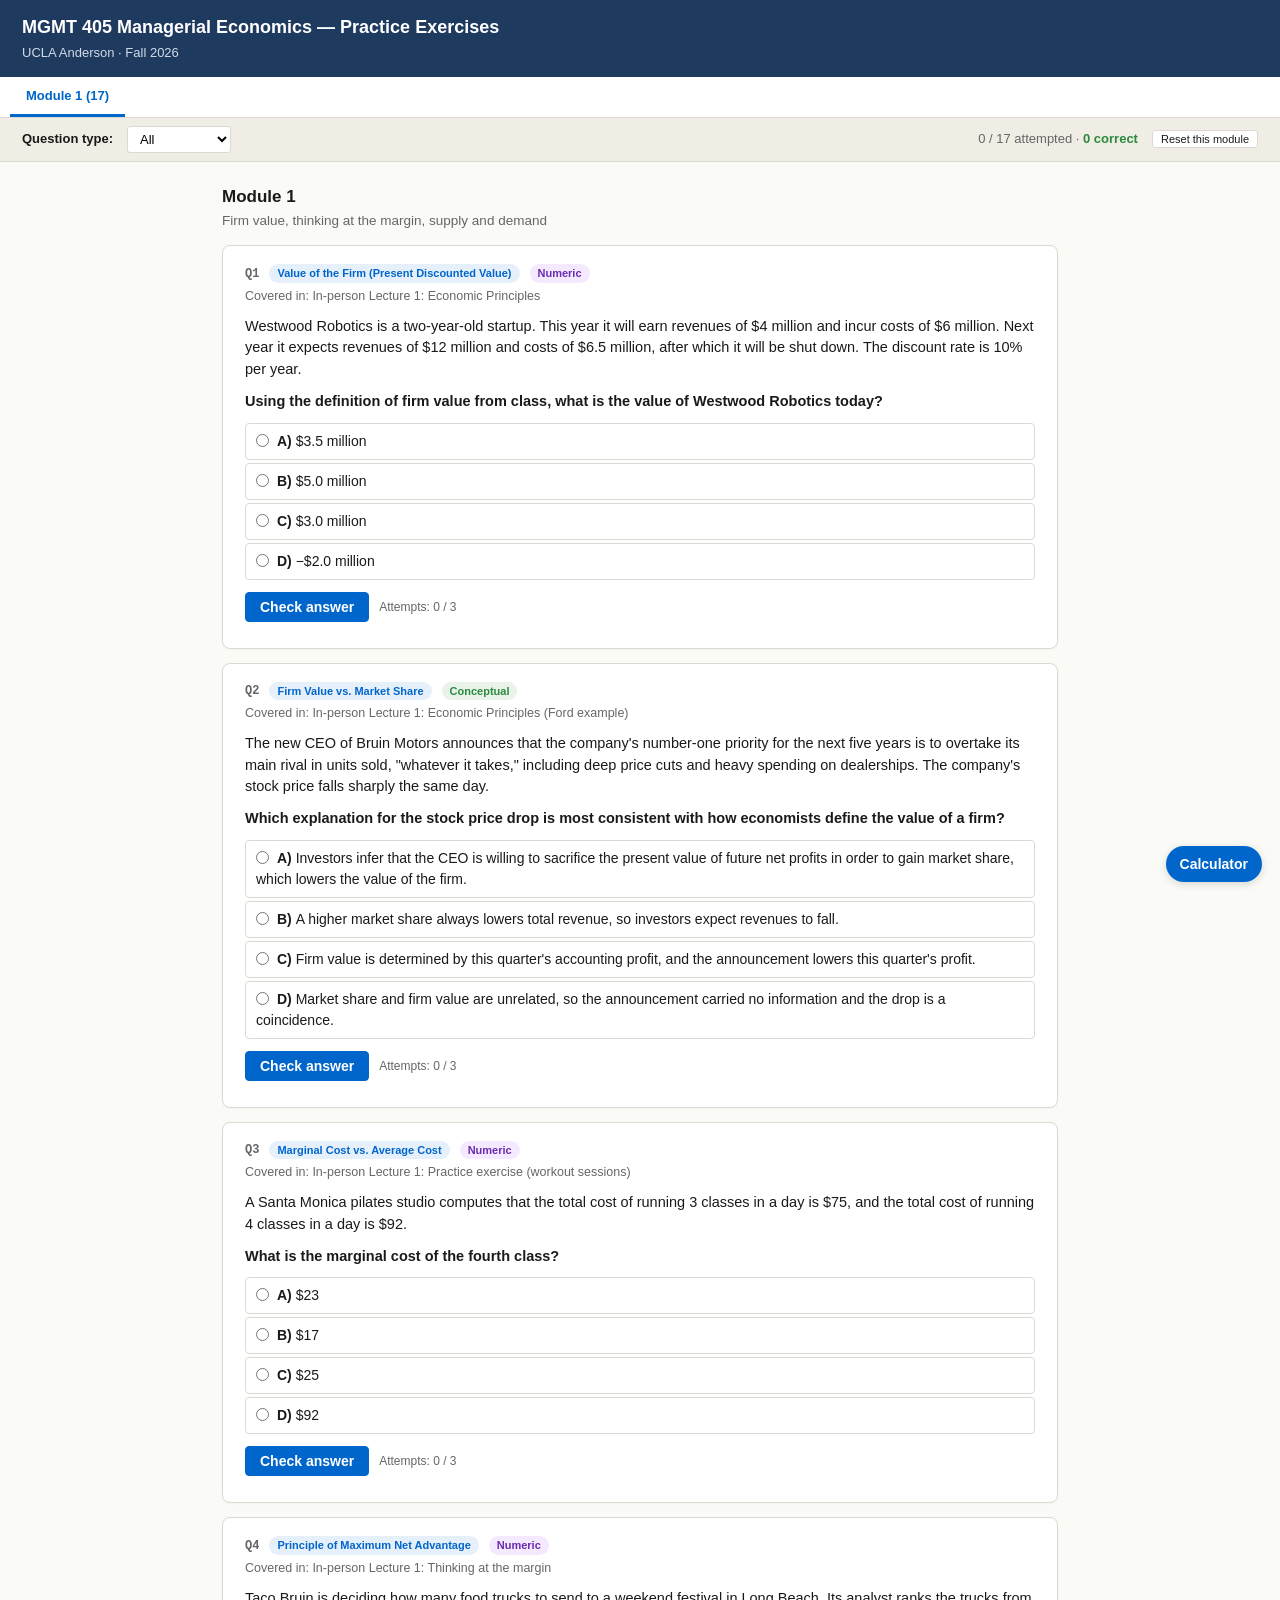
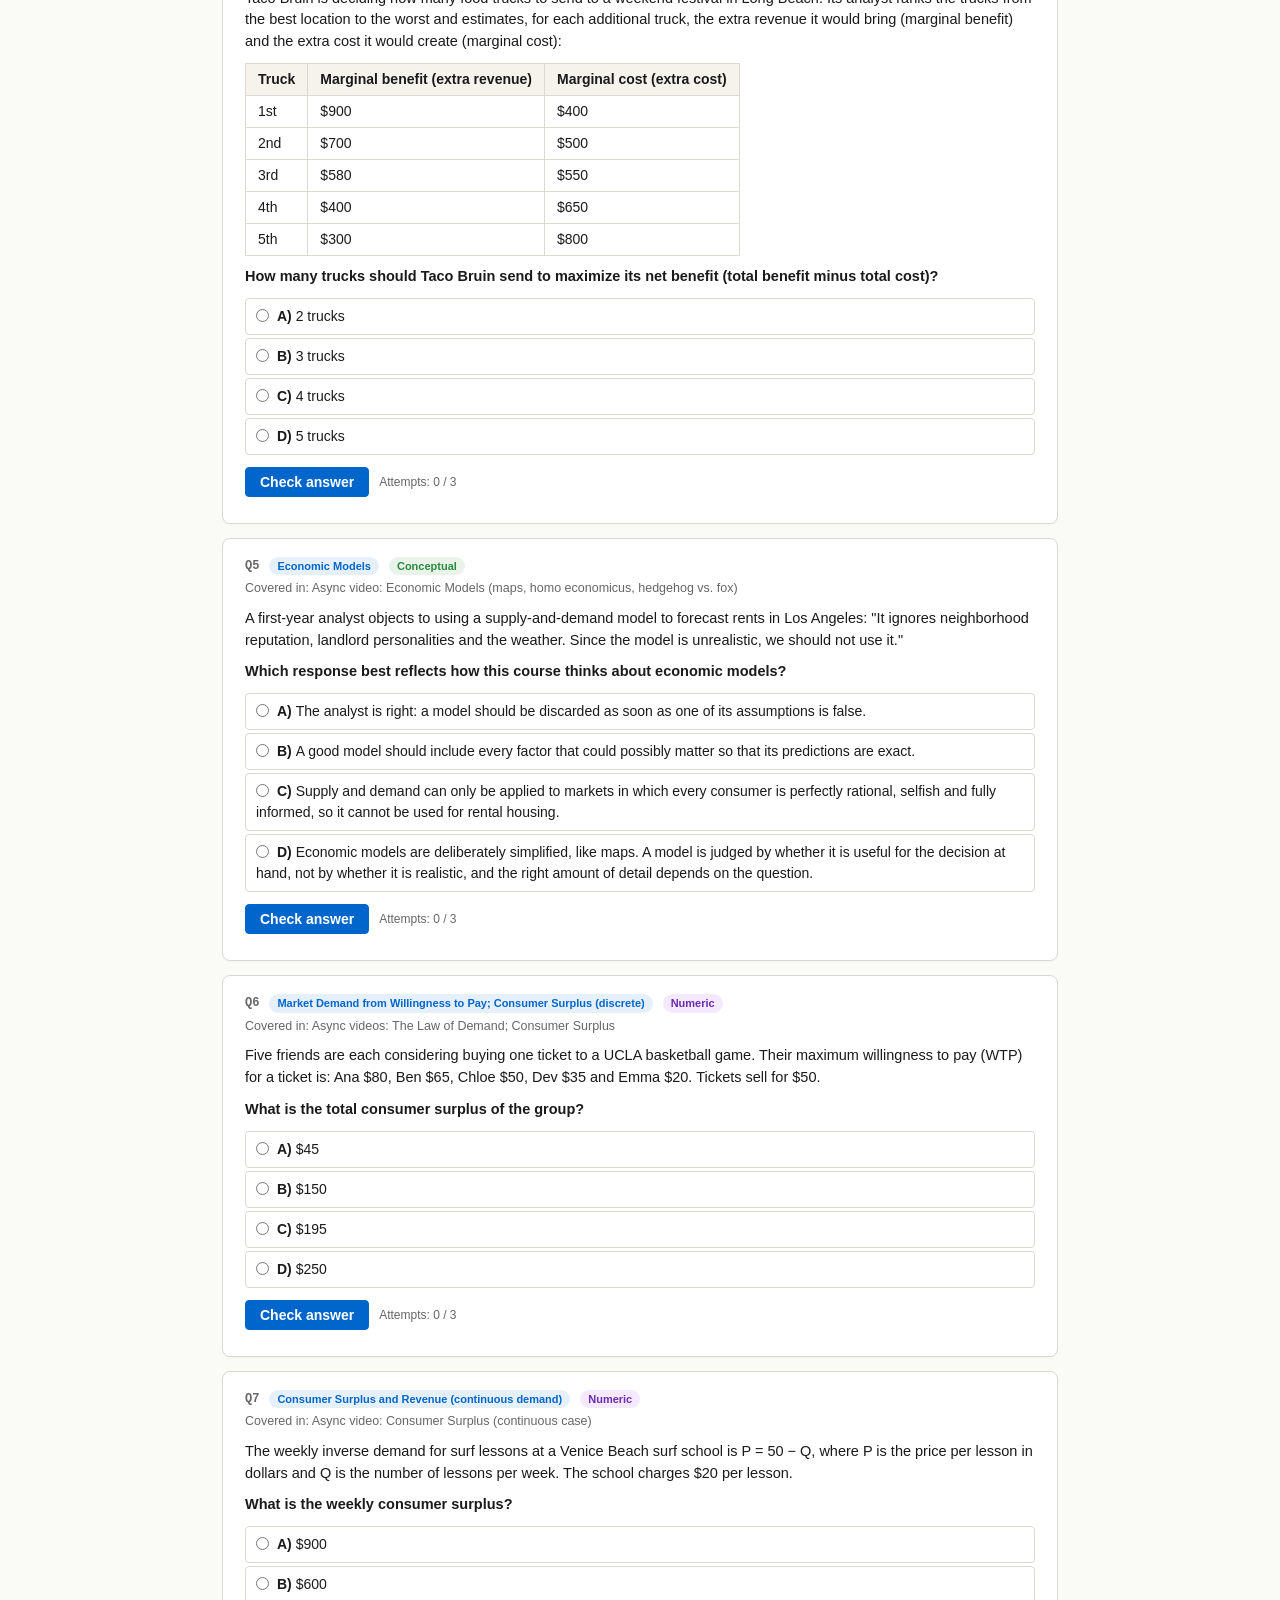
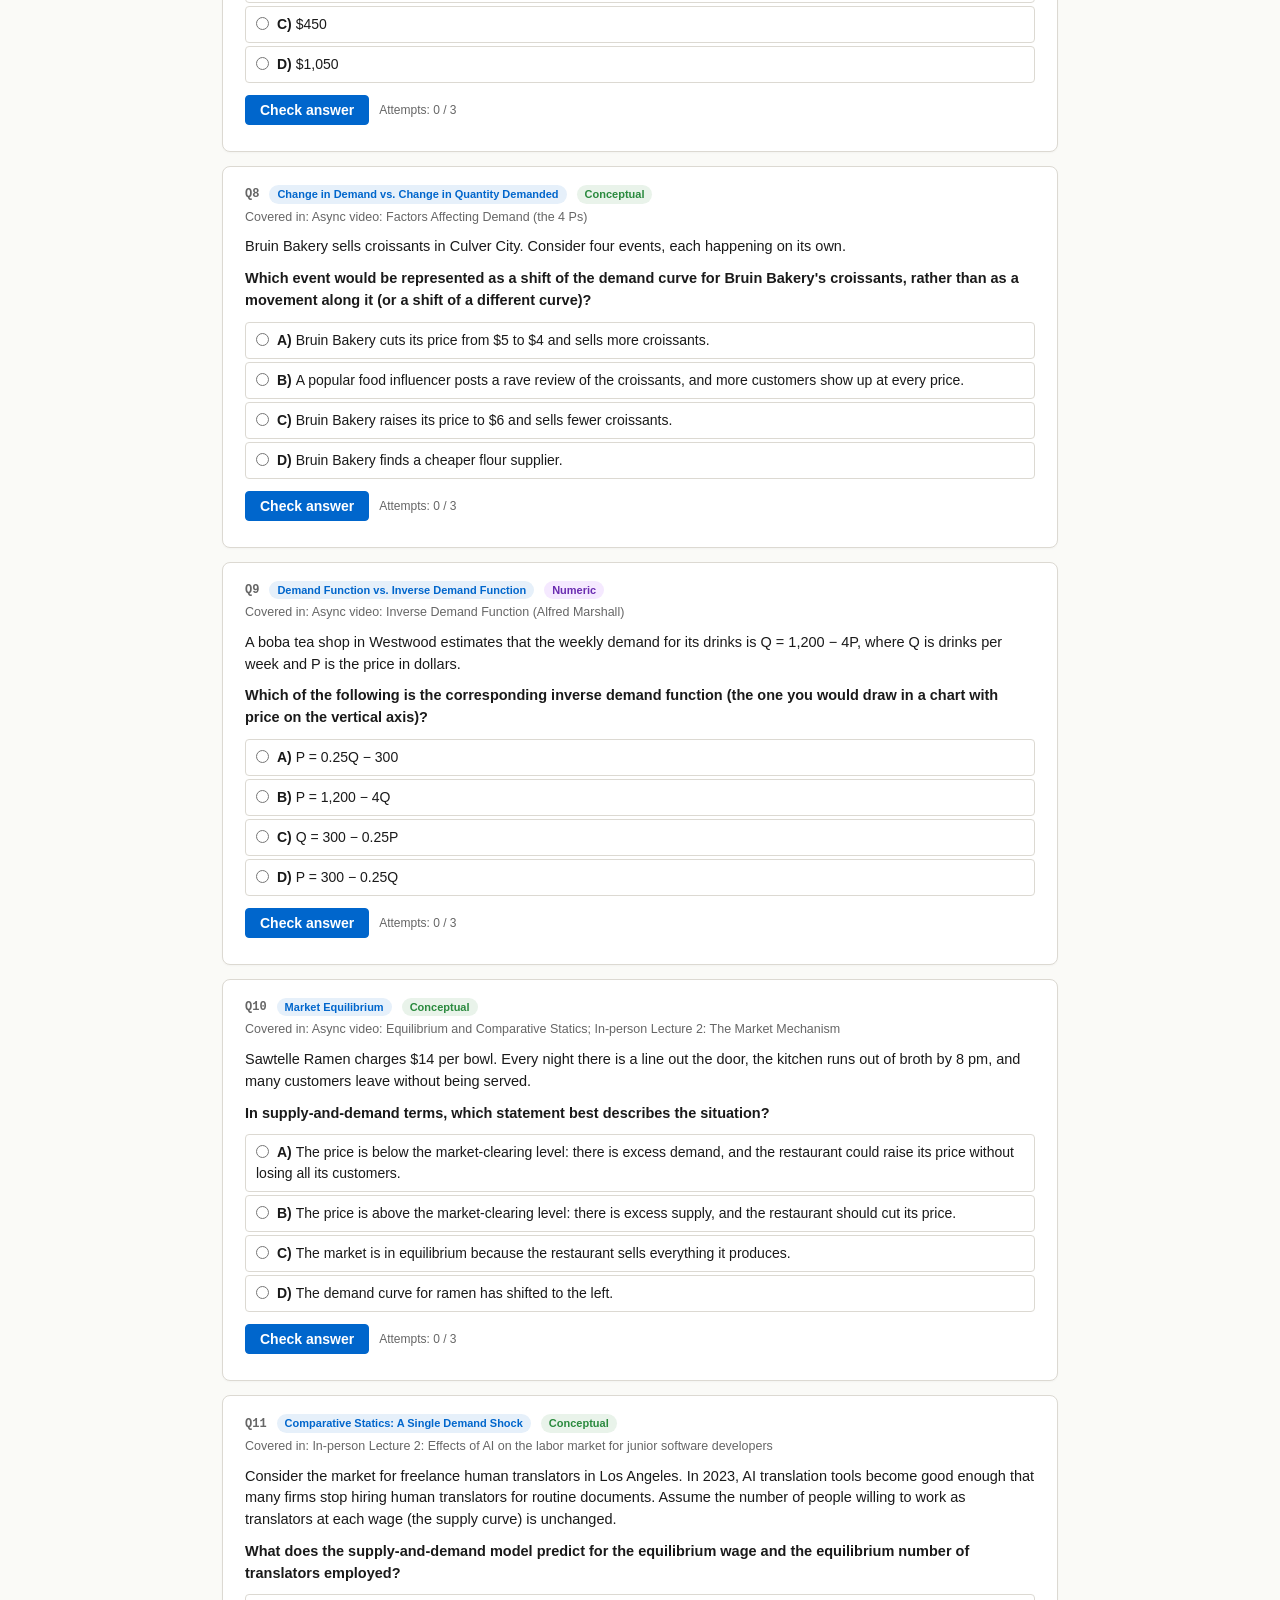
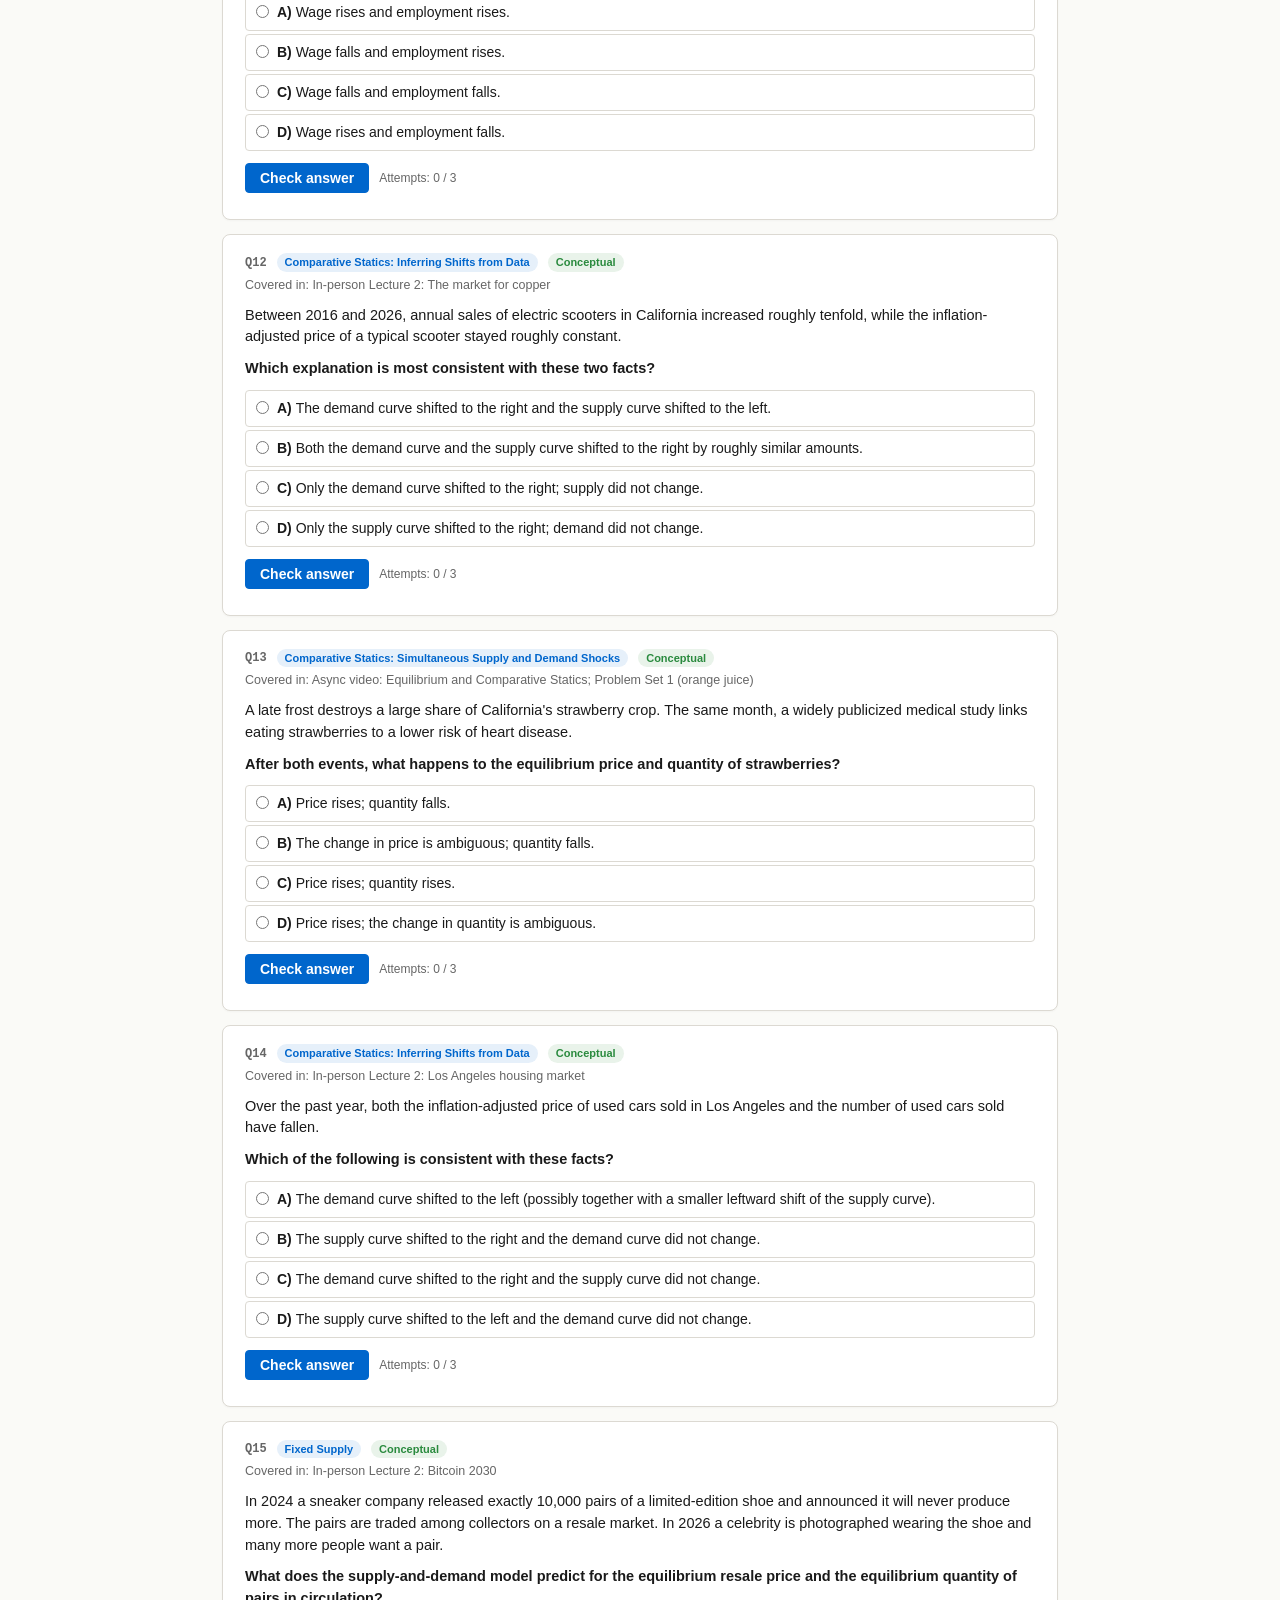
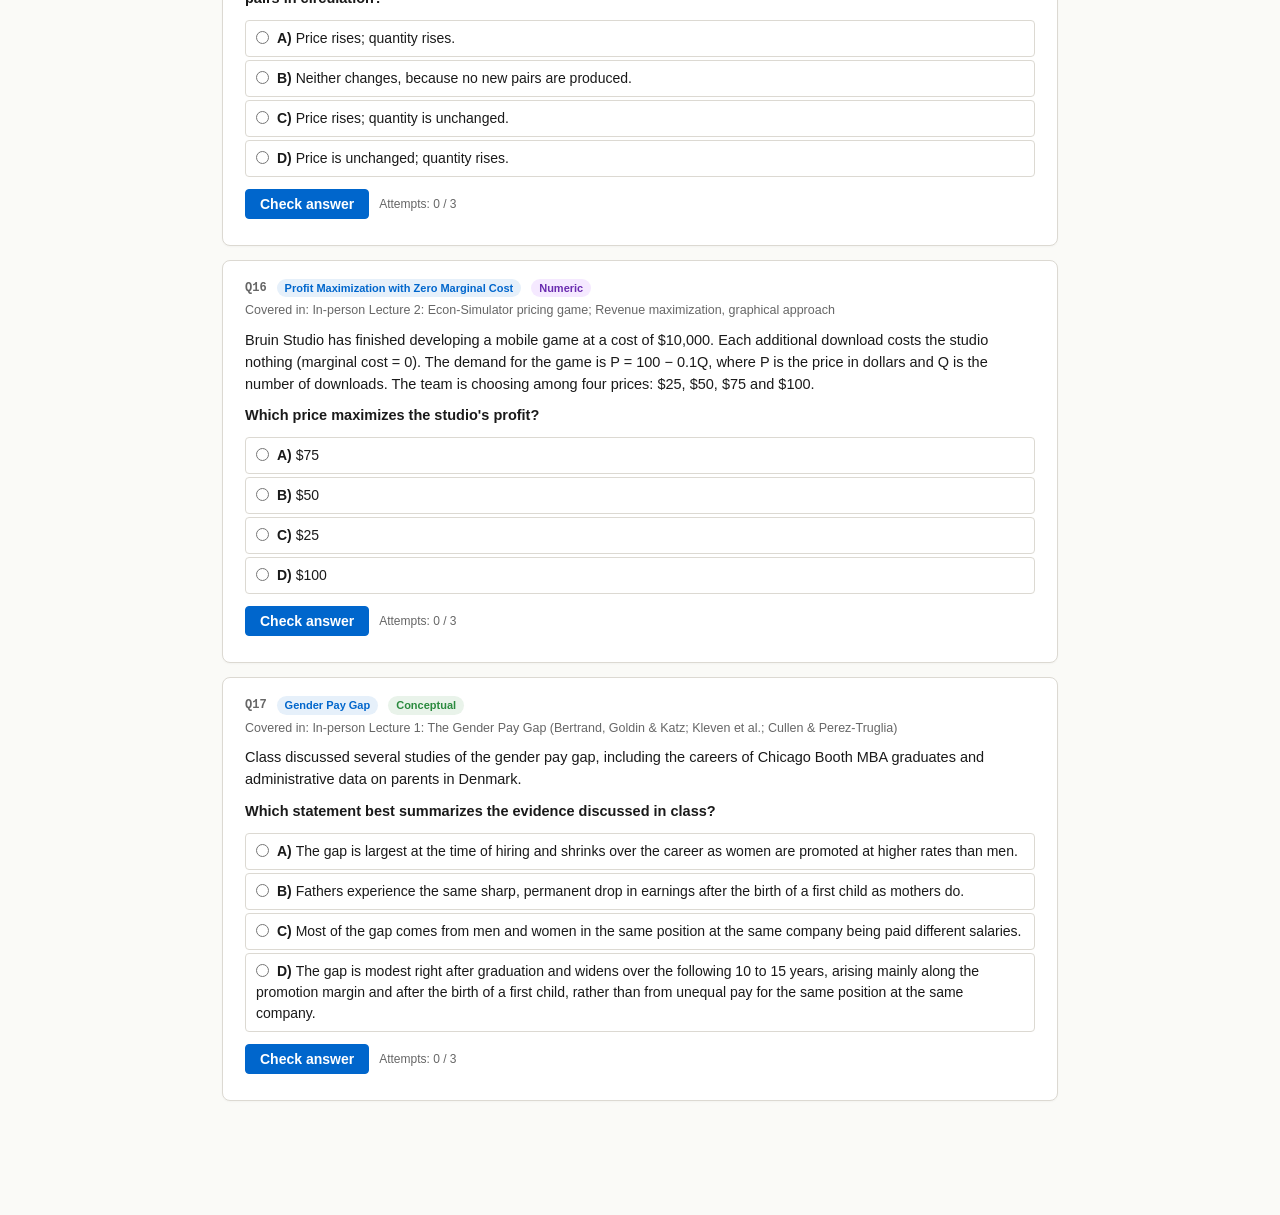
==== index.html @ 6fe7607d "Module 1 practice exercises site Interactive multiple-choice practice page for MGMT 405 (17 Module 1" ====
<!doctype html>
<html lang="en">
<head>
<meta charset="utf-8">
<meta name="viewport" content="width=device-width, initial-scale=1">
<meta name="robots" content="noindex">
<title>MGMT 405 — Practice Exercises</title>
<link rel="stylesheet" href="assets/style.css">
</head>
<body>

<header>
  <h1>MGMT 405 Managerial Economics — Practice Exercises</h1>
  <div class="sub">UCLA Anderson · Fall 2026</div>
</header>

<!-- Shown only when localStorage is unavailable (private window, blocked embed, ...) -->
<div class="banner" id="storage-banner" hidden>Progress can't be saved in this browser or embed — open the page directly to keep your progress.</div>

<nav class="modnav" id="modnav" aria-label="Modules"></nav>

<div class="controls">
  <label for="typefilter">Question type:</label>
  <select id="typefilter">
    <option value="all">All</option>
    <option value="numeric">Numeric</option>
    <option value="conceptual">Conceptual</option>
  </select>
  <span class="stats"><span id="progress">0 / 0 attempted</span> · <strong id="correct">0 correct</strong></span>
  <button id="reset" class="reset" type="button">Reset this module</button>
</div>

<main id="main"></main>

<!-- Floating calculator -->
<button class="calc-toggle" id="calctoggle" type="button" aria-controls="calc">Calculator</button>
<div class="calc" id="calc" role="dialog" aria-label="Calculator">
  <div class="display" id="calcdisp">0</div>
  <div class="keys">
    <button type="button" class="fn" data-act="clear">C</button>
    <button type="button" class="fn" data-act="back">⌫</button>
    <button type="button" class="fn" data-key="(">(</button>
    <button type="button" class="fn" data-key=")">)</button>
    <button type="button" class="op" data-key="/">÷</button>
    <button type="button" data-key="7">7</button>
    <button type="button" data-key="8">8</button>
    <button type="button" data-key="9">9</button>
    <button type="button" class="op" data-key="*">×</button>
    <button type="button" class="fn" data-act="sqrt">√</button>
    <button type="button" data-key="4">4</button>
    <button type="button" data-key="5">5</button>
    <button type="button" data-key="6">6</button>
    <button type="button" class="op" data-key="-">−</button>
    <button type="button" class="fn" data-key="**">x^y</button>
    <button type="button" data-key="1">1</button>
    <button type="button" data-key="2">2</button>
    <button type="button" data-key="3">3</button>
    <button type="button" class="op" data-key="+">+</button>
    <button type="button" class="fn" data-key=".">.</button>
    <button type="button" data-key="0">0</button>
    <button type="button" data-key="00">00</button>
    <button type="button" class="eq" data-act="eq">=</button>
  </div>
</div>

<!-- App, then one data file per module (data-module = the module id it registers) -->
<script src="assets/figures.js"></script>
<script src="assets/app.js"></script>
<script src="data/module1.js" data-module="m1"></script>
</body>
</html>
---- assets/style.css ----
/* MGMT 405 practice exercises — styles (ported from the original single-file page). */
:root {
  --bg:#fafaf7; --fg:#1a1a1a; --muted:#666; --line:#dcd9d2; --card:#fff;
  --accent:#0066cc; --accent-soft:#e6f0fa; --good:#2a8a3e; --good-soft:#e7f5ea;
  --warn:#b85c00; --warn-soft:#fff7ea; --bad:#b03030; --bad-soft:#fdecec;
  --fig-demand:#0066cc; --fig-supply:#b85c00;   /* read by assets/figures.js */
}
* { box-sizing:border-box; }
html { -webkit-text-size-adjust:100%; }
body { margin:0; font-family:-apple-system,Segoe UI,Roboto,Helvetica,Arial,sans-serif; background:var(--bg); color:var(--fg); line-height:1.5; }

/* Header */
header { background:#1f3a5f; color:#fff; padding:14px 22px; }
header h1 { margin:0; font-size:18px; font-weight:600; }
header .sub { color:#cfdbe8; font-size:13px; margin-top:2px; }

/* Muted banner (storage unavailable) */
.banner { background:#f0ede5; color:var(--muted); font-size:13px; padding:8px 22px; border-bottom:1px solid var(--line); text-align:center; }
.banner[hidden] { display:none; }

/* Module tabs */
.modnav { background:#fff; border-bottom:1px solid var(--line); padding:0 10px; display:flex; overflow-x:auto; }
.modnav button { background:none; border:none; padding:11px 16px; font-size:13px; font-weight:600; color:var(--muted); cursor:pointer; border-bottom:3px solid transparent; white-space:nowrap; font-family:inherit; }
.modnav button:hover { color:var(--fg); background:#f5f3ec; }
.modnav button.active { color:var(--accent); border-bottom-color:var(--accent); }

/* Controls: filter, stats, reset */
.controls { background:#f0ede5; padding:8px 22px; display:flex; align-items:center; gap:14px; font-size:13px; border-bottom:1px solid var(--line); flex-wrap:wrap; }
.controls label { font-weight:600; }
.controls select { padding:4px 8px; font-size:13px; border:1px solid var(--line); border-radius:3px; background:#fff; font-family:inherit; }
.controls .stats { margin-left:auto; color:var(--muted); }
.controls .stats strong { color:var(--good); }
.controls .reset { font-size:11px; padding:2px 8px; background:#fff; color:var(--fg); border:1px solid var(--line); border-radius:3px; cursor:pointer; font-family:inherit; }
.controls .reset:hover { background:var(--bad-soft); color:var(--bad); border-color:var(--bad); }

/* Main column */
main { max-width:880px; margin:0 auto; padding:18px 22px 100px; }
.muted { color:var(--muted); }
.modtitle { margin:4px 0 14px; }
.modtitle h2 { margin:0; font-size:17px; font-weight:600; }
.modtitle .modsub { margin:2px 0 0; color:var(--muted); font-size:13.5px; }

/* Question card */
.q { background:var(--card); border:1px solid var(--line); border-radius:8px; padding:18px 22px; margin-bottom:14px; box-shadow:0 1px 2px rgba(0,0,0,0.03); }
.q.done.correct  { border-left:4px solid var(--good); }
.q.done.failed   { border-left:4px solid var(--bad); }
.q.done.revealed { border-left:4px solid #888; }
.q.module-error { border-left:4px solid var(--bad); background:var(--bad-soft); color:var(--bad); }
.q.module-error .detail { color:var(--fg); font-size:13px; margin-top:6px; }
.qhead { display:flex; align-items:center; gap:10px; flex-wrap:wrap; margin-bottom:4px; }
.qnum { font-family:ui-monospace,Menlo,Consolas,monospace; color:var(--muted); font-size:12px; font-weight:600; }
.qtag { display:inline-block; background:var(--accent-soft); color:var(--accent); border-radius:10px; padding:1px 8px; font-size:11px; font-weight:600; }
.qkind { display:inline-block; border-radius:10px; padding:1px 8px; font-size:11px; font-weight:600; }
.qkind.numeric { background:#f5e9ff; color:#6a2cb0; }
.qkind.conceptual { background:#e9f3ea; color:var(--good); }
.qstatus { margin-left:auto; font-size:12px; font-weight:600; }
.qstatus.correct  { color:var(--good); }
.qstatus.failed   { color:var(--bad); }
.qstatus.revealed { color:var(--muted); }
.qsource { color:var(--muted); font-size:12.5px; margin-bottom:6px; }
.qstem { font-size:14.5px; margin:10px 0; }
.qstem p { margin:0 0 8px; }
.qstem p:last-child { margin-bottom:0; }
.qtable { border-collapse:collapse; margin:10px 0; font-size:14px; }
.qtable th, .qtable td { border:1px solid var(--line); padding:5px 12px; text-align:left; }
.qtable th { background:#f5f3ec; font-weight:600; }
.qask { font-size:14.5px; font-weight:600; margin:10px 0; }

/* Options */
.choices label { display:block; padding:7px 10px; margin:3px 0; cursor:pointer; border:1px solid var(--line); border-radius:4px; background:#fff; font-size:14px; }
.choices label:hover { background:#f5f3ec; }
.choices label.selected { background:var(--accent-soft); border-color:var(--accent); }
.choices label.answer { background:var(--good-soft); border-color:var(--good); }
.choices label.wrong { background:var(--bad-soft); border-color:var(--bad); }
.choices input { margin:0 8px 0 0; vertical-align:-1px; }
.choices input:disabled + strong { color:var(--muted); }

/* Submit row */
.actions { display:flex; gap:10px; align-items:center; flex-wrap:wrap; margin:12px 0 8px; }
button.action { padding:6px 14px; font-size:14px; font-weight:600; border:1px solid var(--accent); background:var(--accent); color:#fff; border-radius:4px; cursor:pointer; font-family:inherit; }
button.action:hover { background:#0055aa; }
button.action:disabled { background:#aaa; border-color:#aaa; cursor:not-allowed; }
.attempts { color:var(--muted); font-size:12px; }
.prompt { color:var(--warn); font-size:13px; font-weight:600; }

/* Feedback, hints, solution */
.feedback { margin:8px 0; padding:8px 12px; border-radius:4px; font-size:13.5px; font-weight:600; }
.feedback.correct { background:var(--good-soft); color:var(--good); border-left:3px solid var(--good); }
.feedback.wrong   { background:var(--bad-soft); color:var(--bad); border-left:3px solid var(--bad); }
.feedback.info    { background:var(--accent-soft); color:var(--accent); border-left:3px solid var(--accent); }
.hint { background:var(--warn-soft); border-left:3px solid var(--warn); padding:8px 12px; margin:6px 0; border-radius:0 4px 4px 0; font-size:13.5px; }
.hint b { color:var(--warn); }
.solution { background:#f5f3ec; border-left:3px solid #888; padding:10px 14px; margin:8px 0; border-radius:0 4px 4px 0; font-size:14px; }
.solution h4 { margin:0 0 6px; font-size:13px; color:#444; text-transform:uppercase; letter-spacing:0.04em; }
.solution p { margin:0 0 8px; }
.solution p:last-of-type { margin-bottom:0; }

/* Figures (SVG strings from assets/figures.js) */
.fig svg { width:100%; height:auto; display:block; max-width:520px; margin:10px auto; }
.fig.two svg { max-width:760px; }

/* Floating calculator */
.calc-toggle { position:fixed; bottom:18px; right:18px; padding:10px 14px; background:var(--accent); color:#fff; border:none; border-radius:50px; font-size:14px; font-weight:600; cursor:pointer; box-shadow:0 2px 8px rgba(0,0,0,0.15); z-index:90; font-family:inherit; }
.calc-toggle:hover { background:#0055aa; }
.calc { position:fixed; bottom:64px; right:18px; width:260px; background:#fff; border:1px solid var(--line); border-radius:8px; box-shadow:0 4px 16px rgba(0,0,0,0.18); padding:8px; display:none; z-index:90; }
.calc.show { display:block; }
.calc .display { background:#f5f3ec; border:1px solid var(--line); border-radius:4px; padding:10px 12px; font-family:ui-monospace,Menlo,Consolas,monospace; font-size:18px; text-align:right; min-height:44px; word-break:break-all; overflow-wrap:anywhere; }
.calc .keys { display:grid; grid-template-columns:repeat(5, 1fr); gap:4px; margin-top:6px; }
.calc .keys button { padding:9px 0; font-size:14px; font-weight:600; border:1px solid var(--line); background:#fff; cursor:pointer; border-radius:4px; font-family:inherit; }
.calc .keys button:hover { background:#f0ede5; }
.calc .keys button.op { background:var(--accent-soft); color:var(--accent); }
.calc .keys button.eq { background:var(--accent); color:#fff; grid-column:span 2; }
.calc .keys button.fn { background:#e9e6dd; color:#555; }
.calc .err { color:var(--bad); }

/* Phones */
@media (max-width:640px) {
  header { padding:12px 14px; }
  header h1 { font-size:16px; }
  .banner { padding:8px 14px; }
  .controls { padding:8px 14px; gap:8px 10px; }
  .controls .stats { margin-left:0; flex-basis:100%; }
  main { padding:14px 14px 100px; }
  .q { padding:14px; border-radius:6px; }
  .qstem, .qask { font-size:14px; }
  .qtable { display:block; overflow-x:auto; }
  .fig svg { max-width:100%; }
  .fig.two { overflow-x:auto; }
  .fig.two svg { max-width:none; width:640px; }
  .calc { right:8px; left:8px; bottom:60px; width:auto; }
}
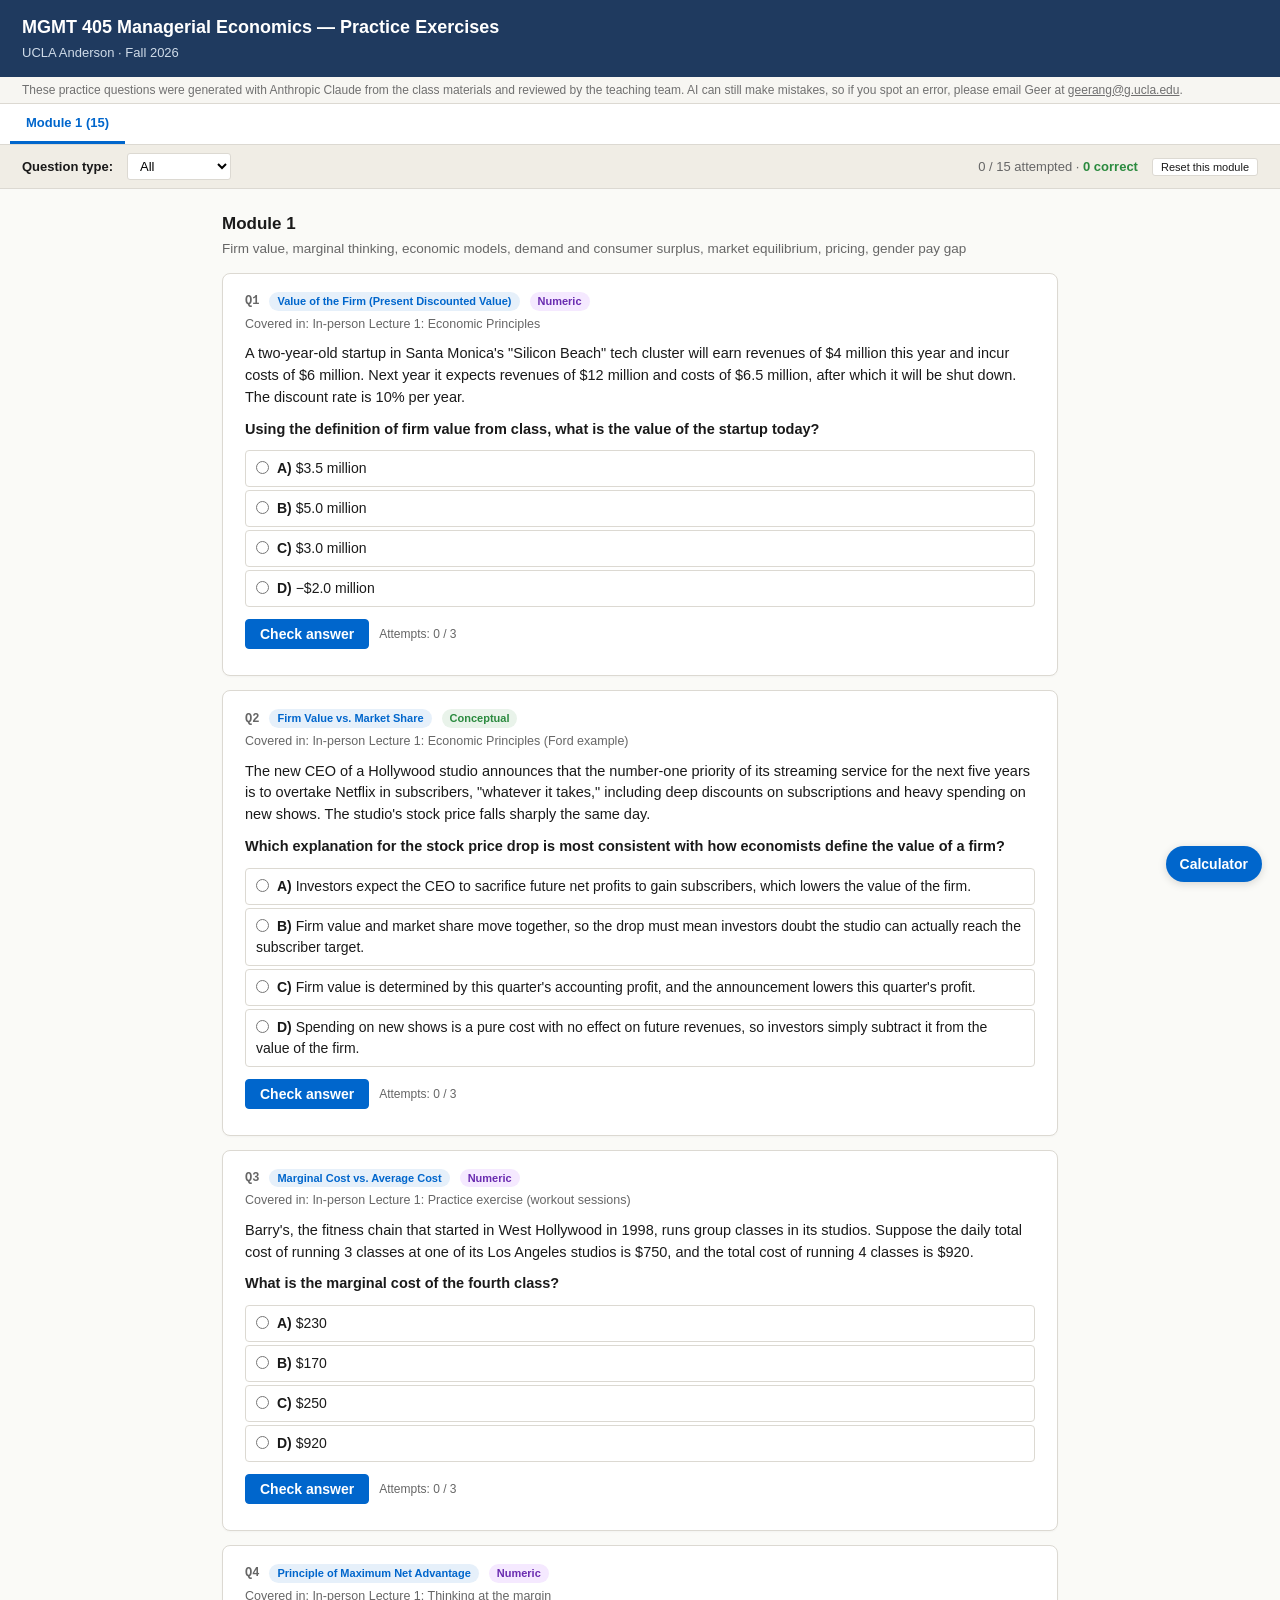
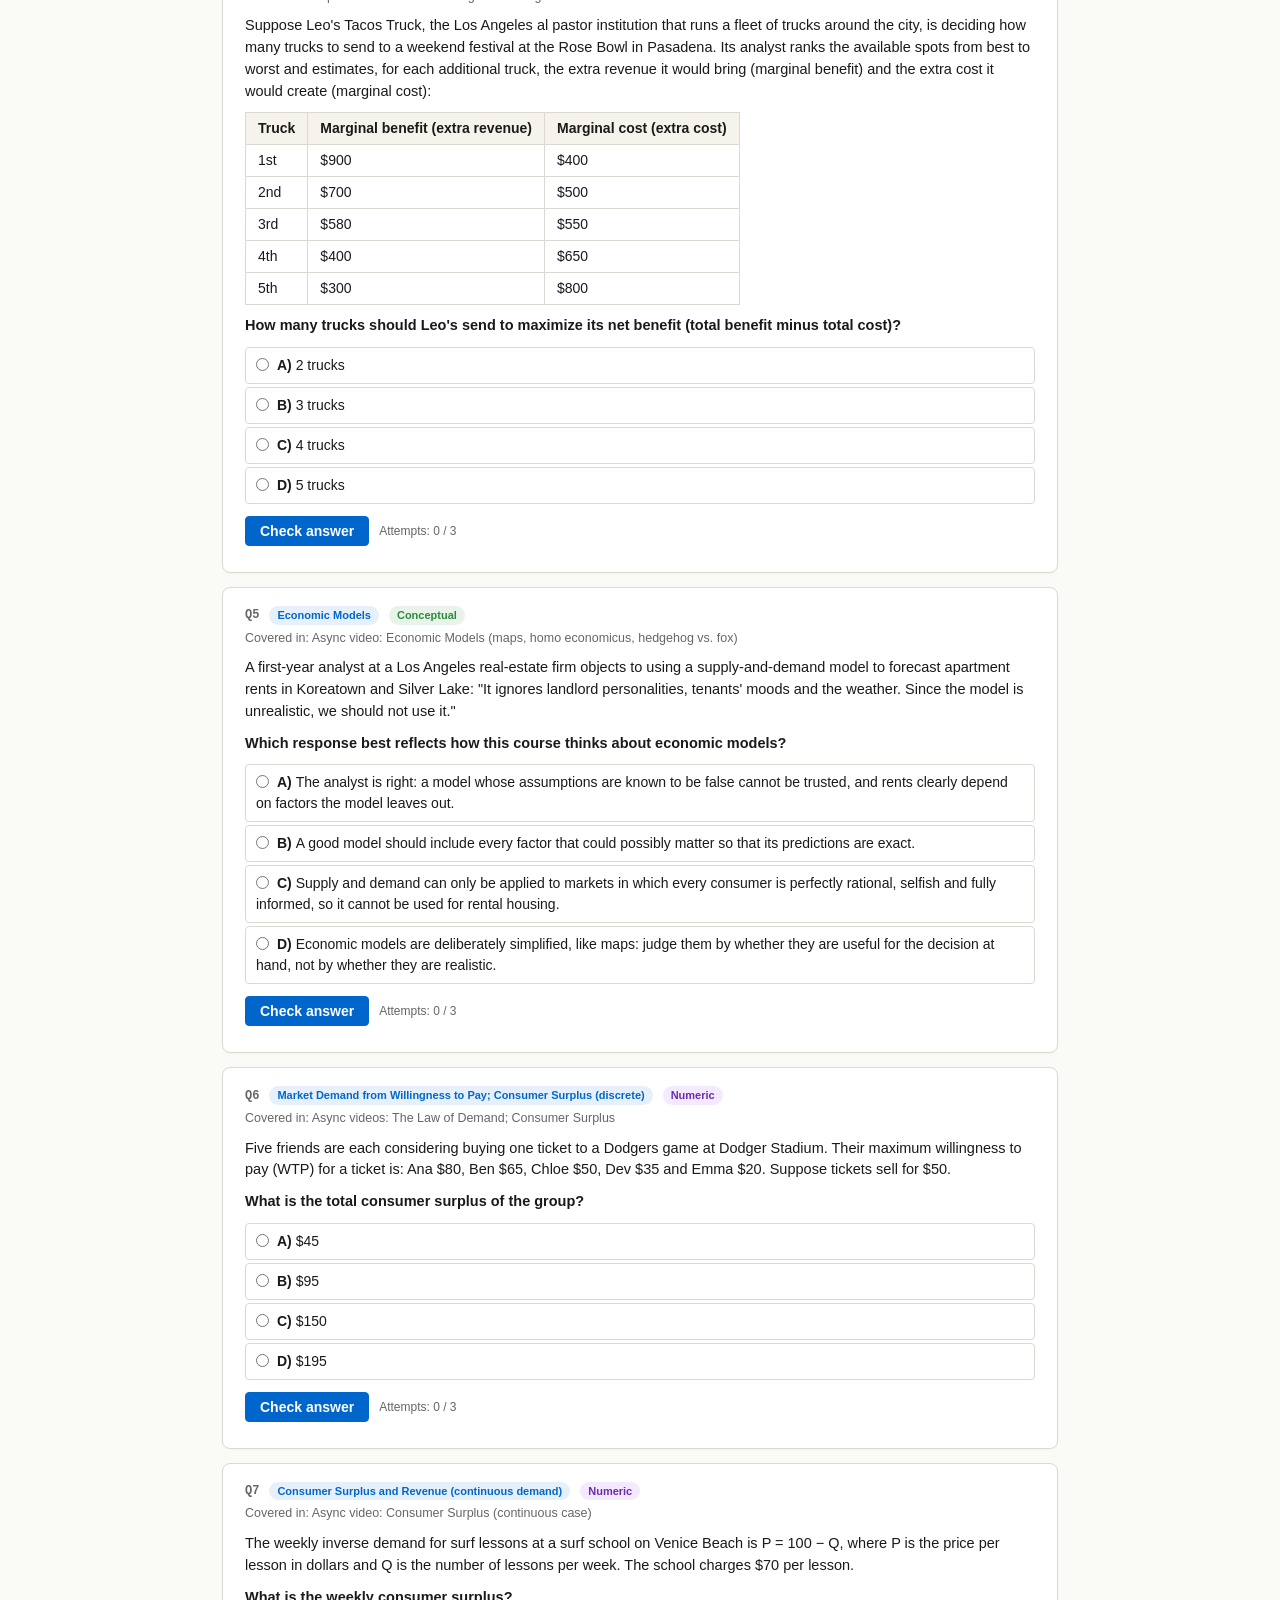
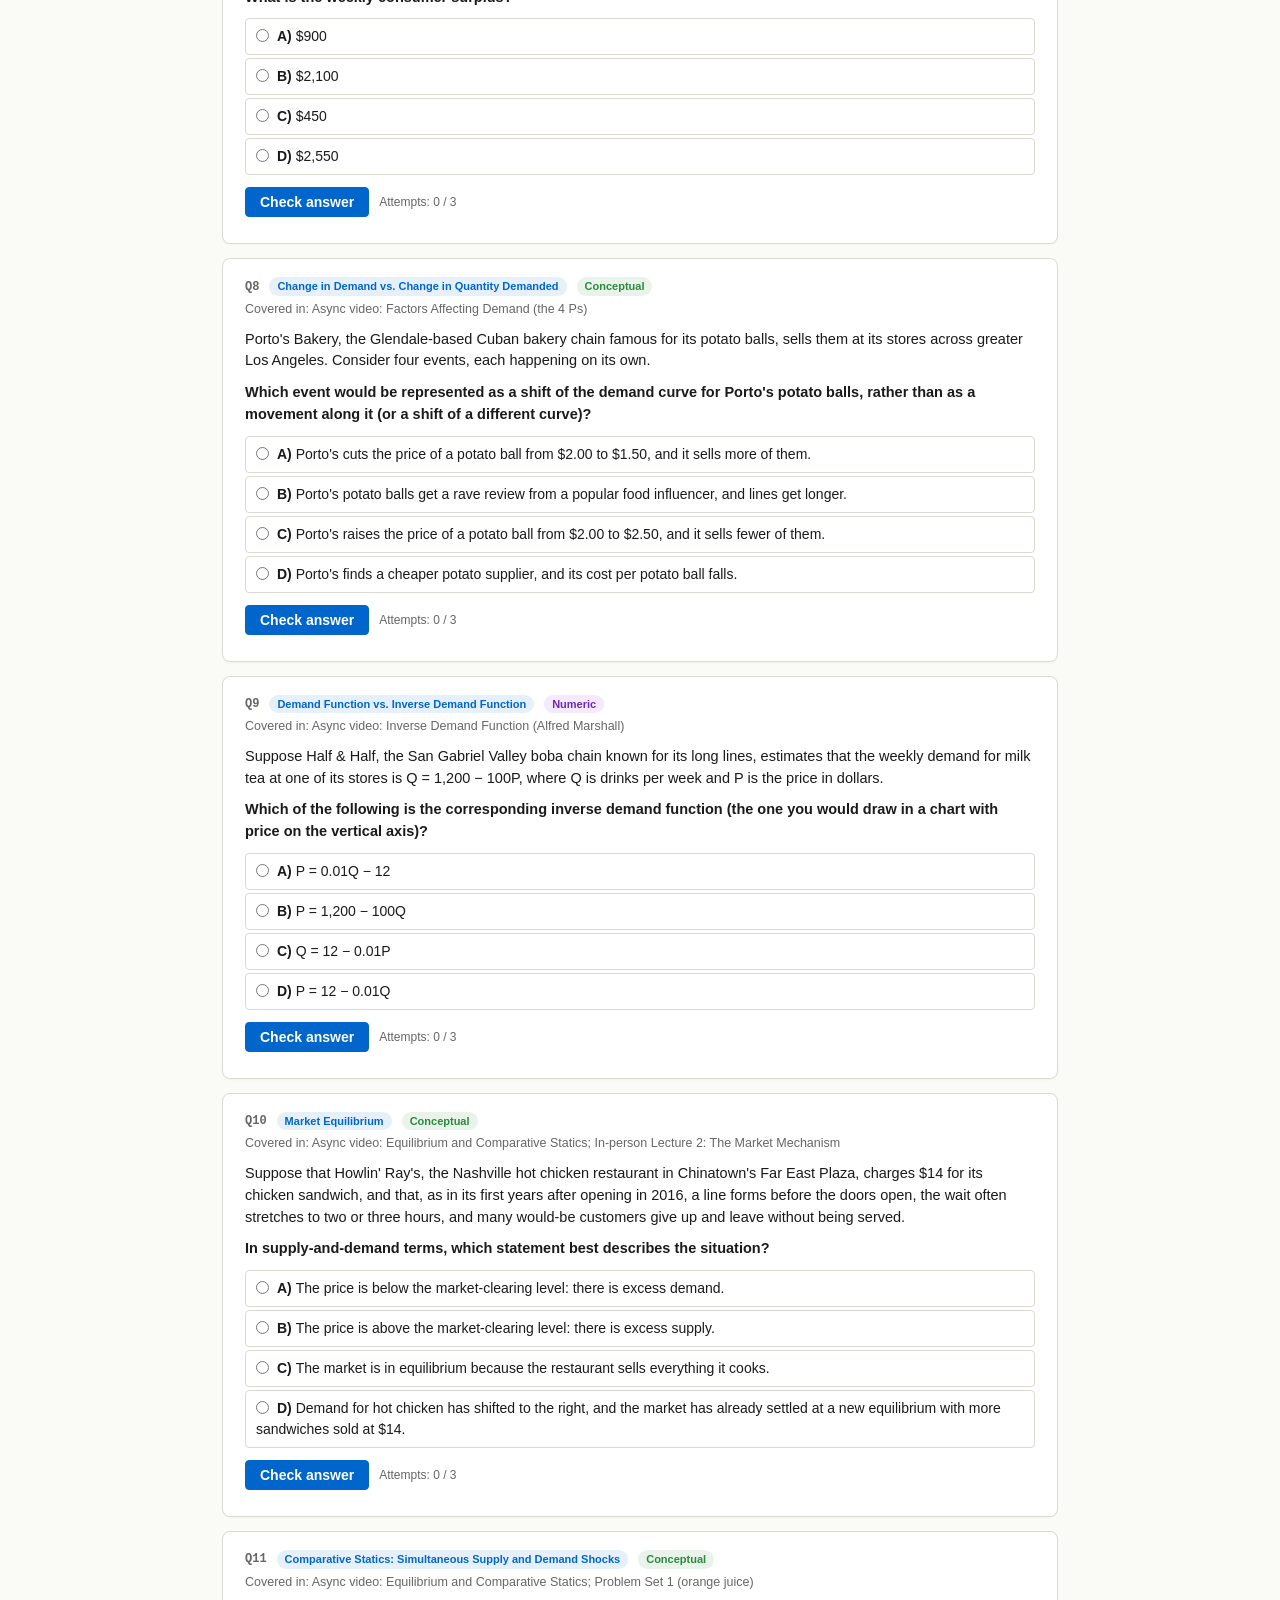
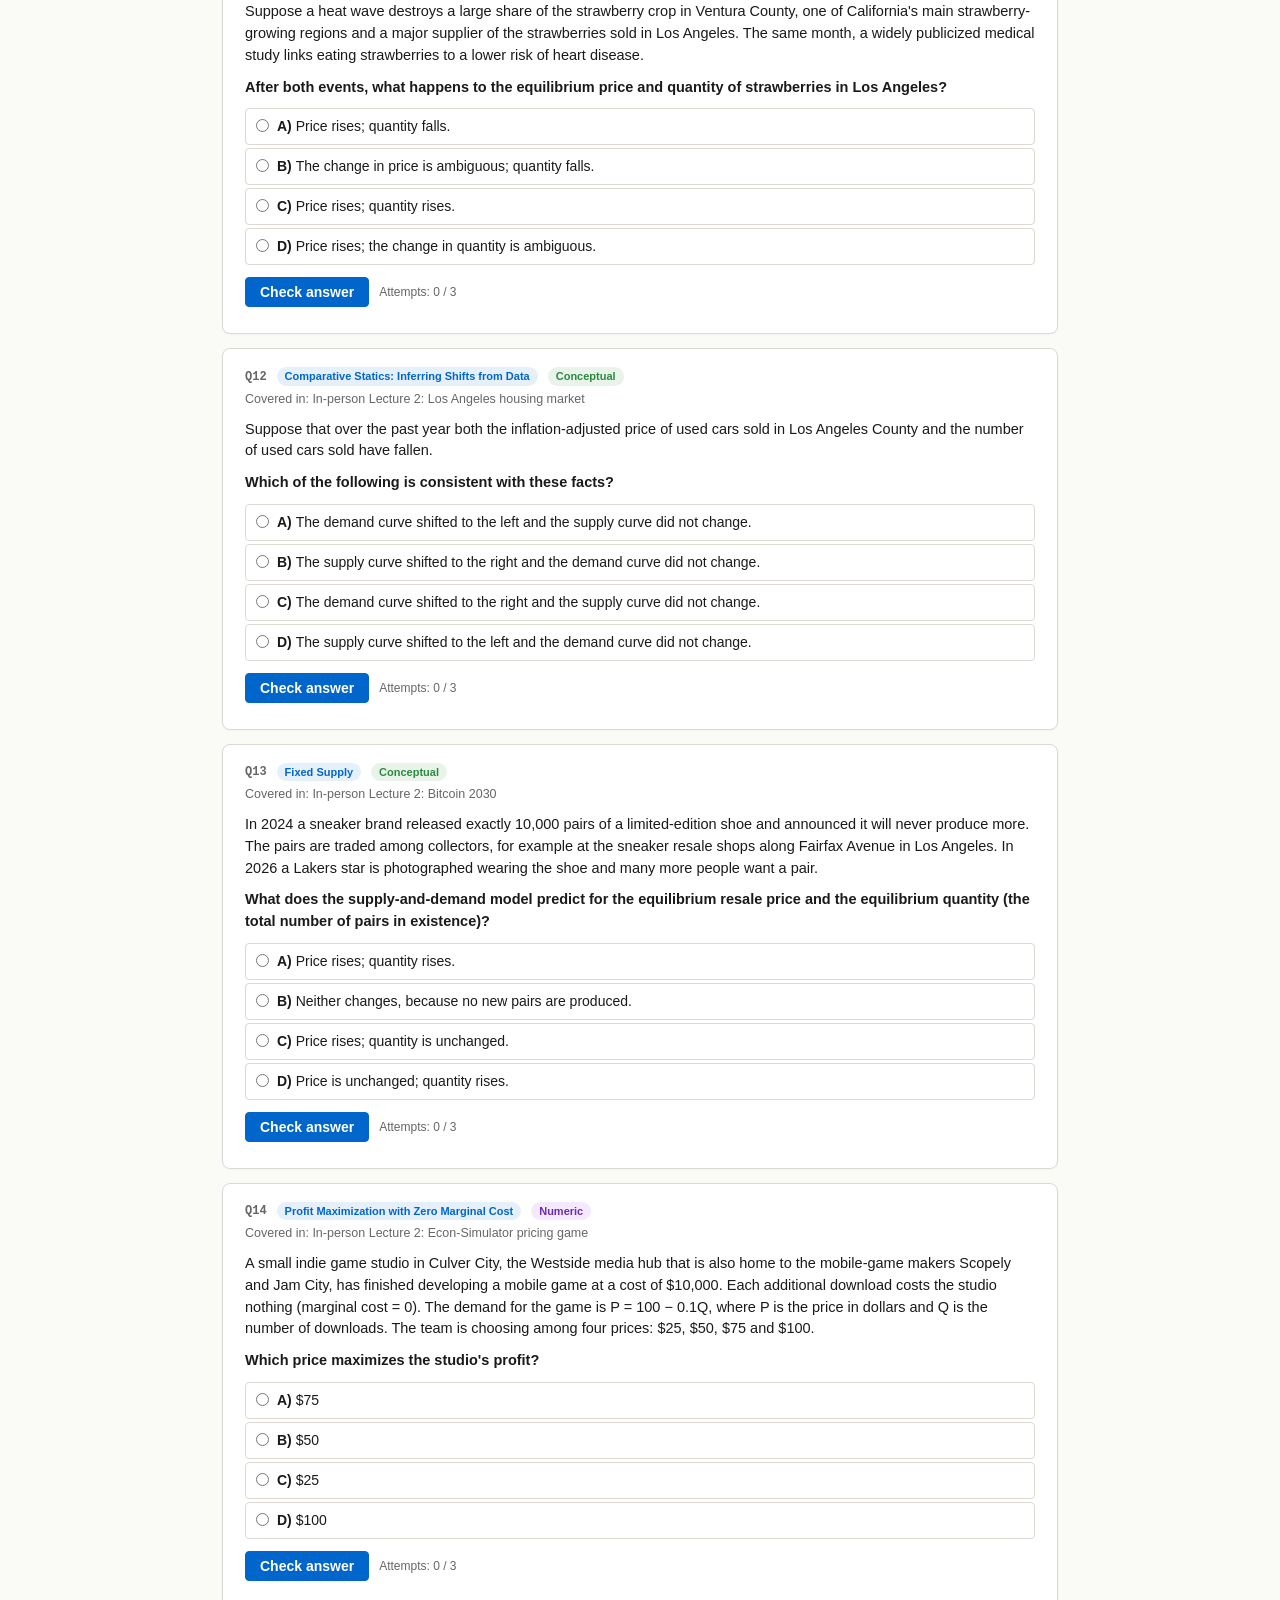
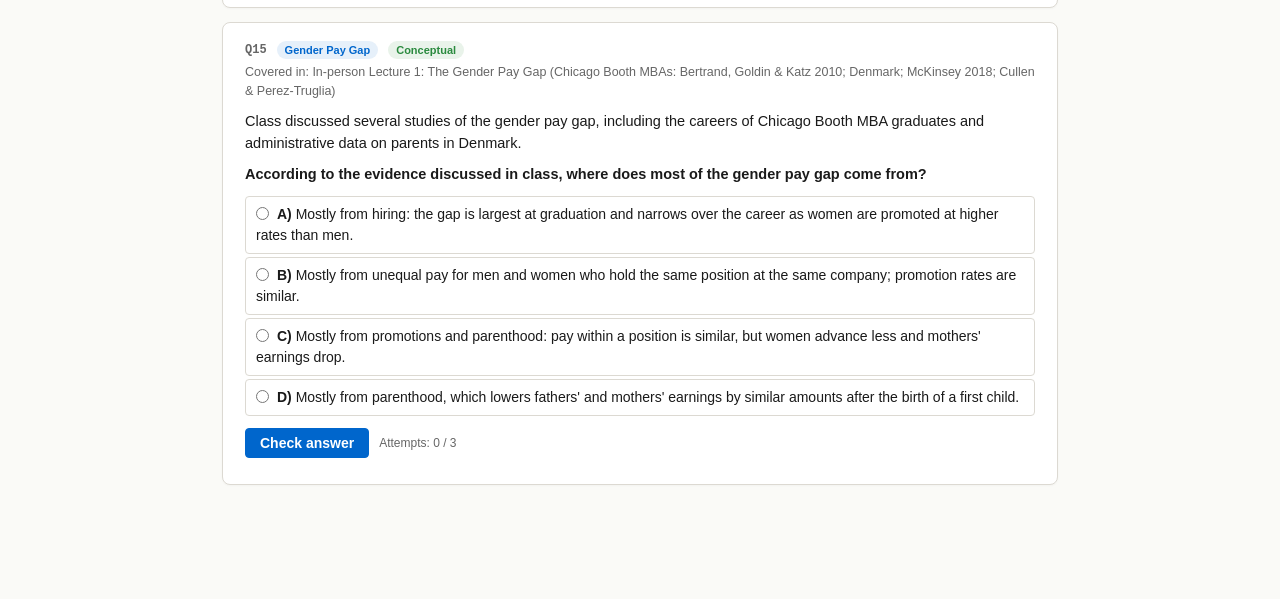
==== commit e6bf24bc: "Module 1: real LA examples, 15 questions, AI disclosure (Ricardo's comments)" ====
--- a/index.html
+++ b/index.html
@@ -13,6 +13,9 @@
   <h1>MGMT 405 Managerial Economics — Practice Exercises</h1>
   <div class="sub">UCLA Anderson · Fall 2026</div>
 </header>
+
+<!-- AI-generation disclosure: deliberately low-key (Ricardo's template, reworded 2026-11-03; "reviewed by the teaching team" = Geer's full read-through) -->
+<p class="disclosure">These practice questions were generated with Anthropic Claude from the class materials and reviewed by the teaching team. AI can still make mistakes, so if you spot an error, please email Geer at <a href="mailto:geerang@g.ucla.edu">geerang@g.ucla.edu</a>.</p>
 
 <!-- Shown only when localStorage is unavailable (private window, blocked embed, ...) -->
 <div class="banner" id="storage-banner" hidden>Progress can't be saved in this browser or embed — open the page directly to keep your progress.</div>
--- a/assets/style.css
+++ b/assets/style.css
@@ -13,6 +13,10 @@
 header { background:#1f3a5f; color:#fff; padding:14px 22px; }
 header h1 { margin:0; font-size:18px; font-weight:600; }
 header .sub { color:#cfdbe8; font-size:13px; margin-top:2px; }
+
+/* AI disclosure under the header: quiet, gray, small */
+.disclosure { margin:0; background:#f7f6f2; color:#707070; font-size:12px; line-height:1.4; padding:5px 22px; border-bottom:1px solid var(--line); }
+.disclosure a { color:inherit; text-decoration:underline; }
 
 /* Muted banner (storage unavailable) */
 .banner { background:#f0ede5; color:var(--muted); font-size:13px; padding:8px 22px; border-bottom:1px solid var(--line); text-align:center; }
@@ -97,7 +101,9 @@
 
 /* Figures (SVG strings from assets/figures.js) */
 .fig svg { width:100%; height:auto; display:block; max-width:520px; margin:10px auto; }
-.fig.two svg { max-width:760px; }
+/* Two-panel figures: one <svg> per panel, side by side when there is room, stacked on narrow screens */
+.fig.two { display:flex; flex-wrap:wrap; justify-content:center; align-items:flex-start; gap:0 8px; }
+.fig.two svg { flex:1 1 300px; max-width:380px; margin:10px 0; }
 
 /* Floating calculator */
 .calc-toggle { position:fixed; bottom:18px; right:18px; padding:10px 14px; background:var(--accent); color:#fff; border:none; border-radius:50px; font-size:14px; font-weight:600; cursor:pointer; box-shadow:0 2px 8px rgba(0,0,0,0.15); z-index:90; font-family:inherit; }
@@ -117,6 +123,7 @@
 @media (max-width:640px) {
   header { padding:12px 14px; }
   header h1 { font-size:16px; }
+  .disclosure { padding:5px 14px; font-size:11.5px; }
   .banner { padding:8px 14px; }
   .controls { padding:8px 14px; gap:8px 10px; }
   .controls .stats { margin-left:0; flex-basis:100%; }
@@ -125,7 +132,5 @@
   .qstem, .qask { font-size:14px; }
   .qtable { display:block; overflow-x:auto; }
   .fig svg { max-width:100%; }
-  .fig.two { overflow-x:auto; }
-  .fig.two svg { max-width:none; width:640px; }
   .calc { right:8px; left:8px; bottom:60px; width:auto; }
 }
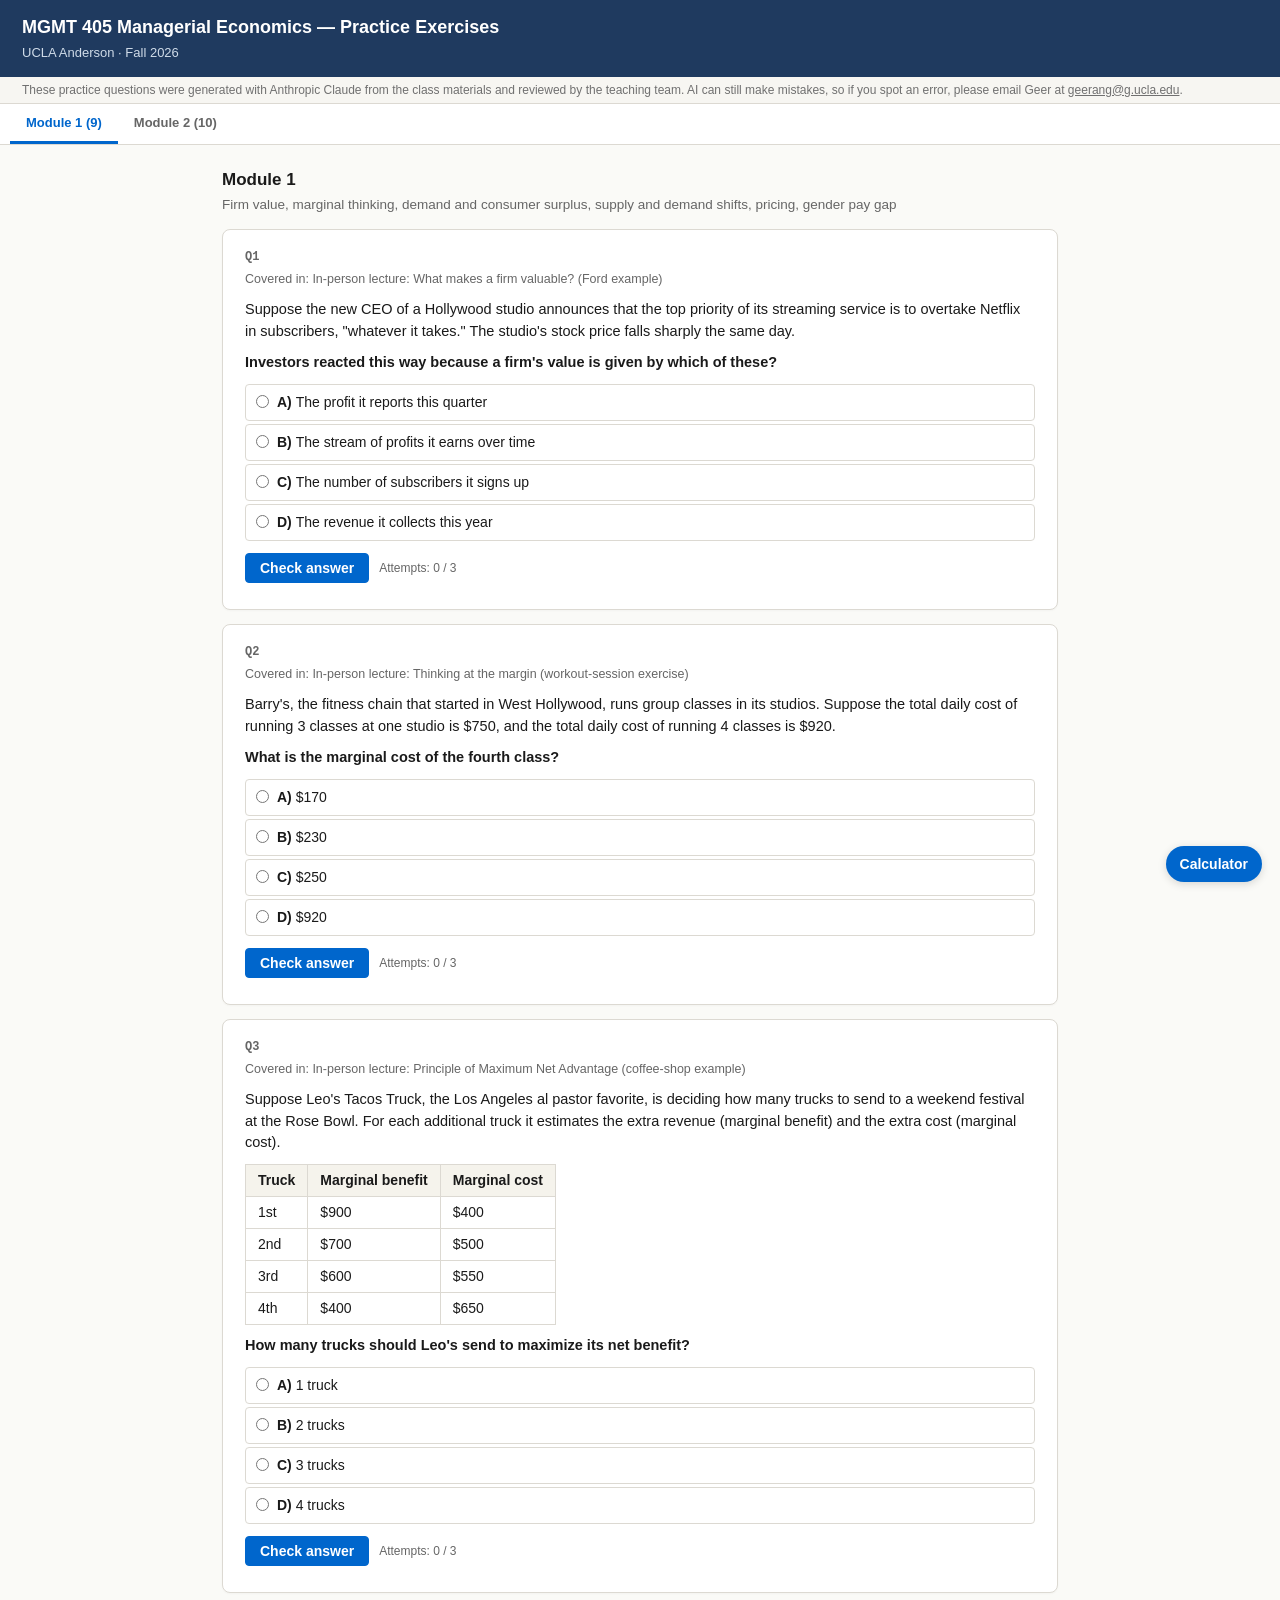
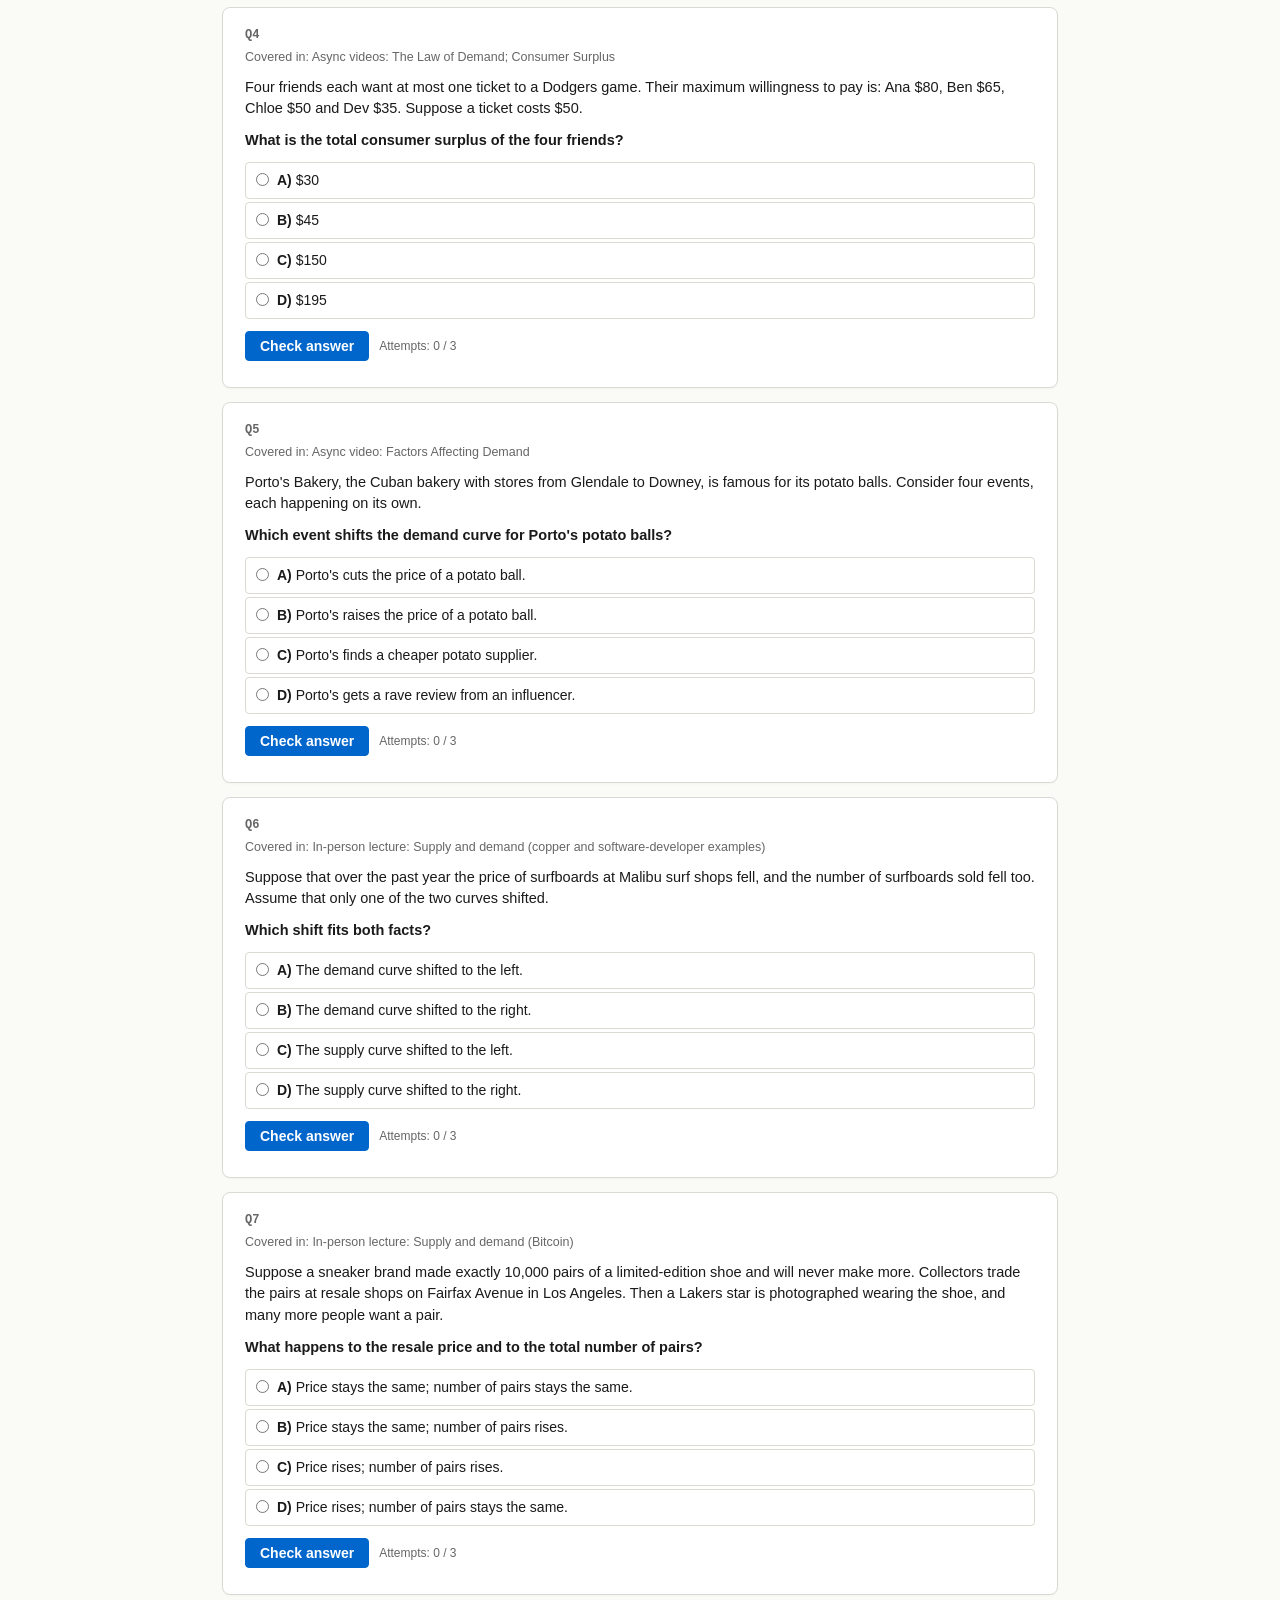
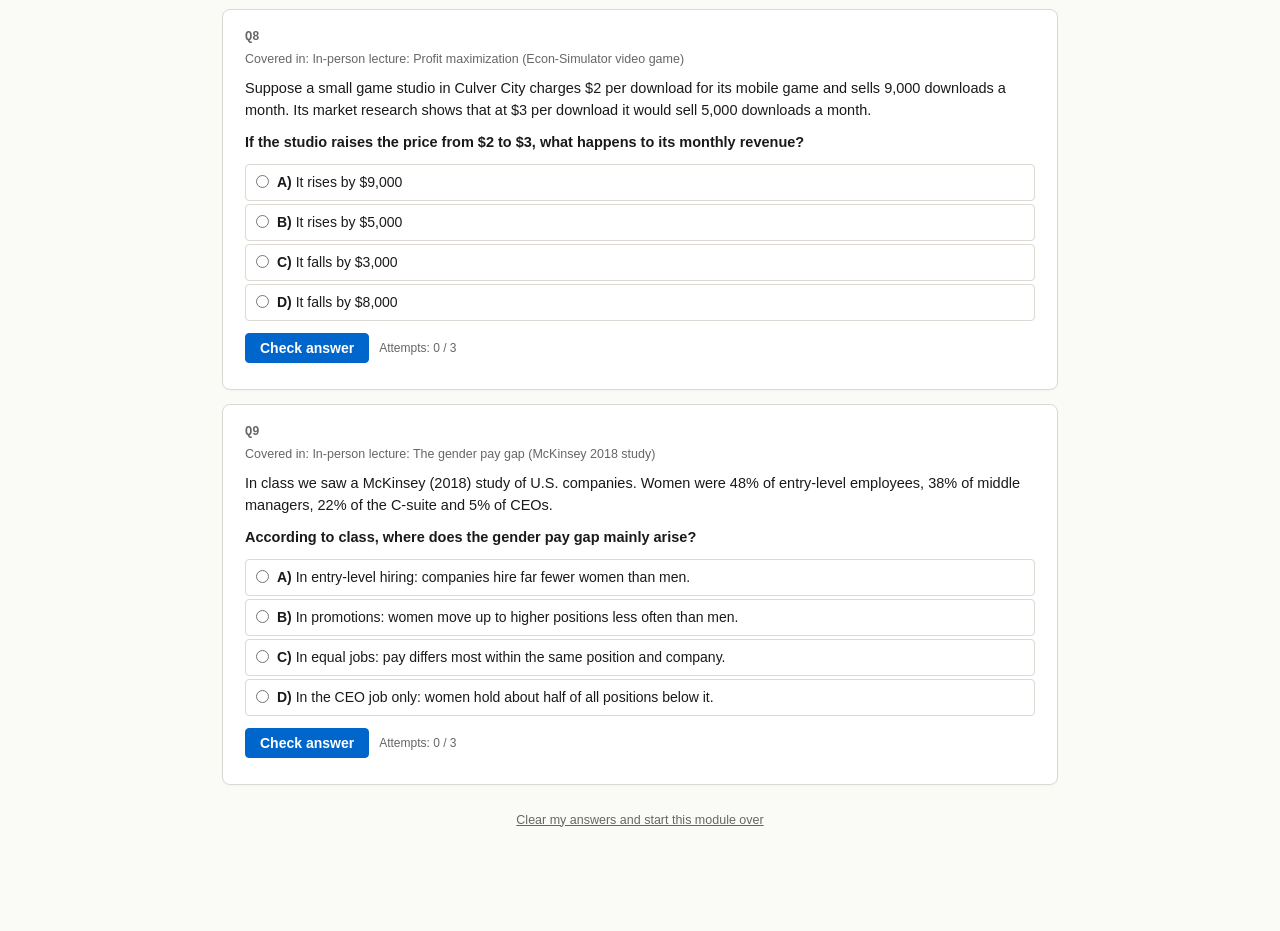
==== commit ab775e63: "Modules 1 and 2: easier, in-scope questions; no score panel or labels - Module 1 revised to 9 shorte" ====
--- a/index.html
+++ b/index.html
@@ -21,17 +21,6 @@
 <div class="banner" id="storage-banner" hidden>Progress can't be saved in this browser or embed — open the page directly to keep your progress.</div>
 
 <nav class="modnav" id="modnav" aria-label="Modules"></nav>
-
-<div class="controls">
-  <label for="typefilter">Question type:</label>
-  <select id="typefilter">
-    <option value="all">All</option>
-    <option value="numeric">Numeric</option>
-    <option value="conceptual">Conceptual</option>
-  </select>
-  <span class="stats"><span id="progress">0 / 0 attempted</span> · <strong id="correct">0 correct</strong></span>
-  <button id="reset" class="reset" type="button">Reset this module</button>
-</div>
 
 <main id="main"></main>
 
@@ -70,5 +59,6 @@
 <script src="assets/figures.js"></script>
 <script src="assets/app.js"></script>
 <script src="data/module1.js" data-module="m1"></script>
+<script src="data/module2.js" data-module="m2"></script>
 </body>
 </html>
--- a/assets/style.css
+++ b/assets/style.css
@@ -28,15 +28,6 @@
 .modnav button:hover { color:var(--fg); background:#f5f3ec; }
 .modnav button.active { color:var(--accent); border-bottom-color:var(--accent); }
 
-/* Controls: filter, stats, reset */
-.controls { background:#f0ede5; padding:8px 22px; display:flex; align-items:center; gap:14px; font-size:13px; border-bottom:1px solid var(--line); flex-wrap:wrap; }
-.controls label { font-weight:600; }
-.controls select { padding:4px 8px; font-size:13px; border:1px solid var(--line); border-radius:3px; background:#fff; font-family:inherit; }
-.controls .stats { margin-left:auto; color:var(--muted); }
-.controls .stats strong { color:var(--good); }
-.controls .reset { font-size:11px; padding:2px 8px; background:#fff; color:var(--fg); border:1px solid var(--line); border-radius:3px; cursor:pointer; font-family:inherit; }
-.controls .reset:hover { background:var(--bad-soft); color:var(--bad); border-color:var(--bad); }
-
 /* Main column */
 main { max-width:880px; margin:0 auto; padding:18px 22px 100px; }
 .muted { color:var(--muted); }
@@ -53,10 +44,6 @@
 .q.module-error .detail { color:var(--fg); font-size:13px; margin-top:6px; }
 .qhead { display:flex; align-items:center; gap:10px; flex-wrap:wrap; margin-bottom:4px; }
 .qnum { font-family:ui-monospace,Menlo,Consolas,monospace; color:var(--muted); font-size:12px; font-weight:600; }
-.qtag { display:inline-block; background:var(--accent-soft); color:var(--accent); border-radius:10px; padding:1px 8px; font-size:11px; font-weight:600; }
-.qkind { display:inline-block; border-radius:10px; padding:1px 8px; font-size:11px; font-weight:600; }
-.qkind.numeric { background:#f5e9ff; color:#6a2cb0; }
-.qkind.conceptual { background:#e9f3ea; color:var(--good); }
 .qstatus { margin-left:auto; font-size:12px; font-weight:600; }
 .qstatus.correct  { color:var(--good); }
 .qstatus.failed   { color:var(--bad); }
@@ -69,6 +56,11 @@
 .qtable th, .qtable td { border:1px solid var(--line); padding:5px 12px; text-align:left; }
 .qtable th { background:#f5f3ec; font-weight:600; }
 .qask { font-size:14.5px; font-weight:600; margin:10px 0; }
+
+/* Quiet "start over" link under the last question */
+.modfoot { text-align:center; margin:22px 0 0; }
+.startover { background:none; border:none; padding:4px 6px; color:var(--muted); font-size:12.5px; text-decoration:underline; cursor:pointer; font-family:inherit; }
+.startover:hover { color:var(--fg); }
 
 /* Options */
 .choices label { display:block; padding:7px 10px; margin:3px 0; cursor:pointer; border:1px solid var(--line); border-radius:4px; background:#fff; font-size:14px; }
@@ -125,8 +117,6 @@
   header h1 { font-size:16px; }
   .disclosure { padding:5px 14px; font-size:11.5px; }
   .banner { padding:8px 14px; }
-  .controls { padding:8px 14px; gap:8px 10px; }
-  .controls .stats { margin-left:0; flex-basis:100%; }
   main { padding:14px 14px 100px; }
   .q { padding:14px; border-radius:6px; }
   .qstem, .qask { font-size:14px; }
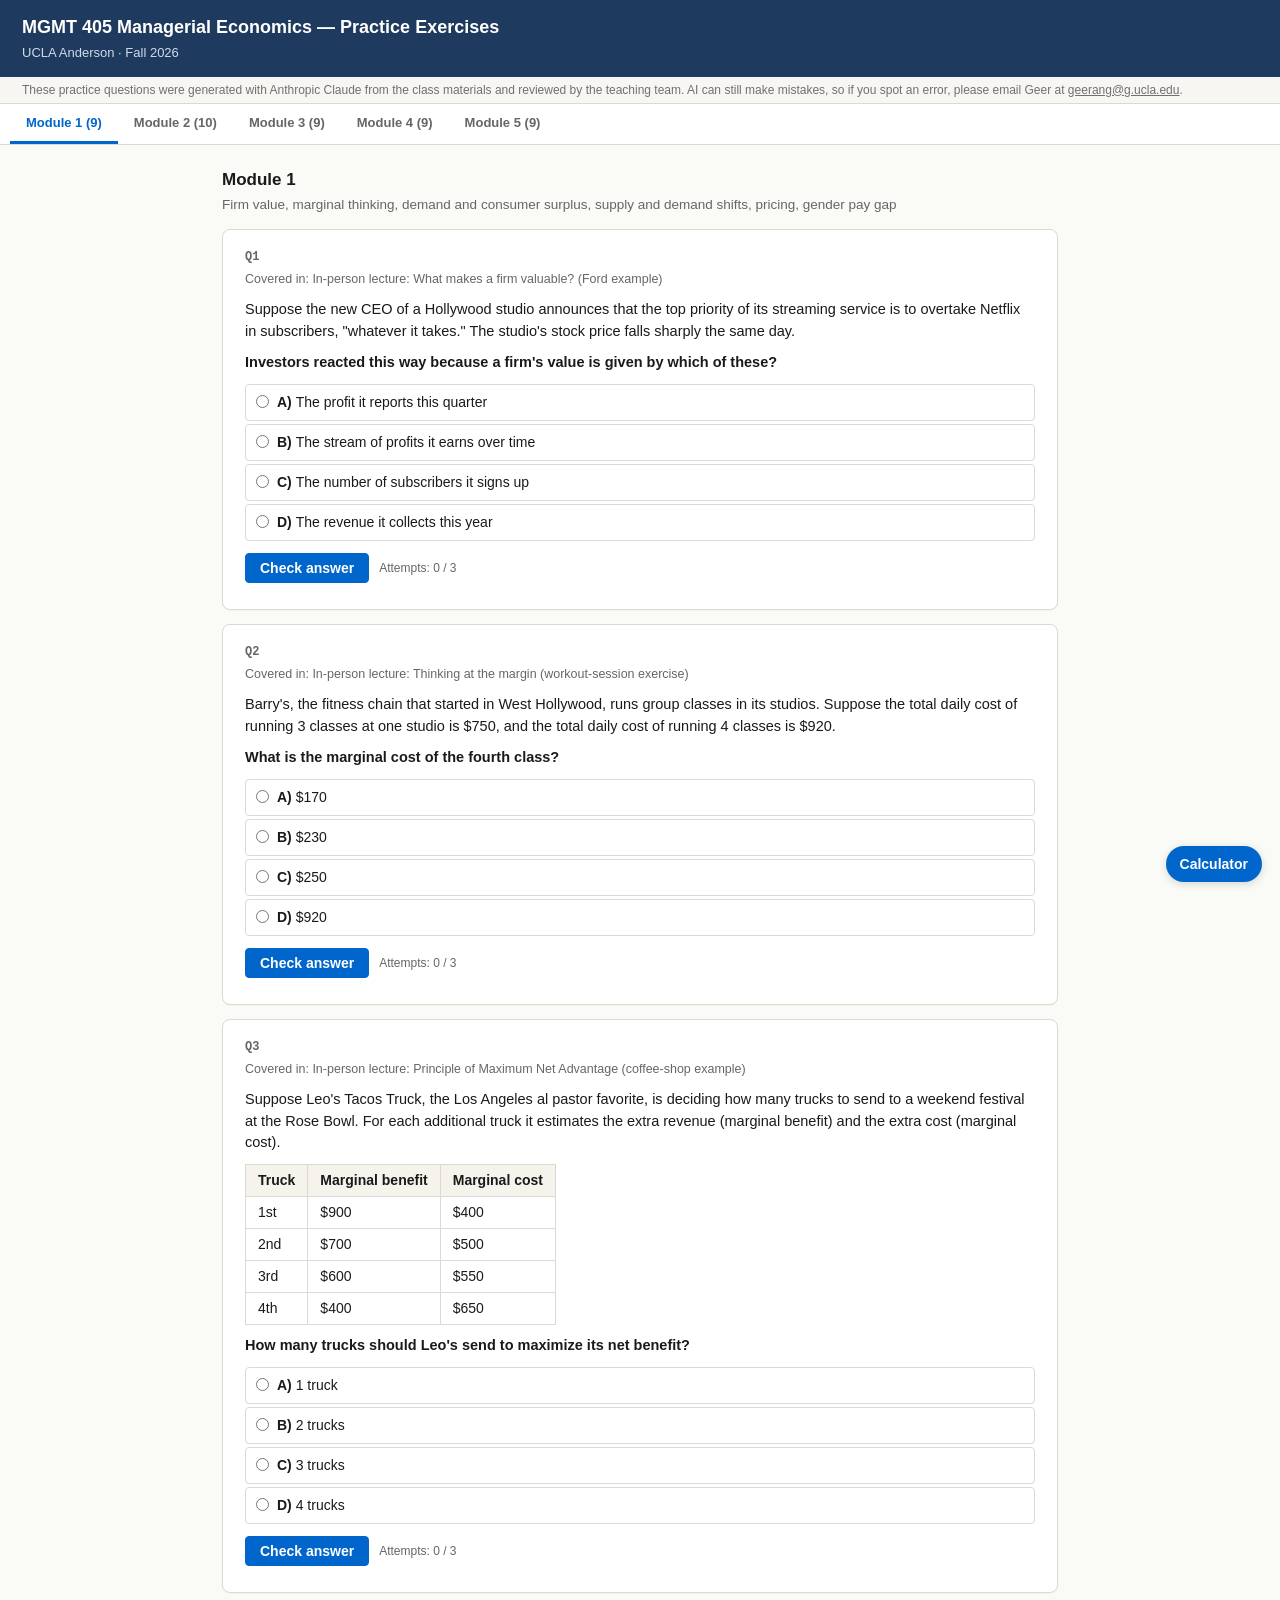
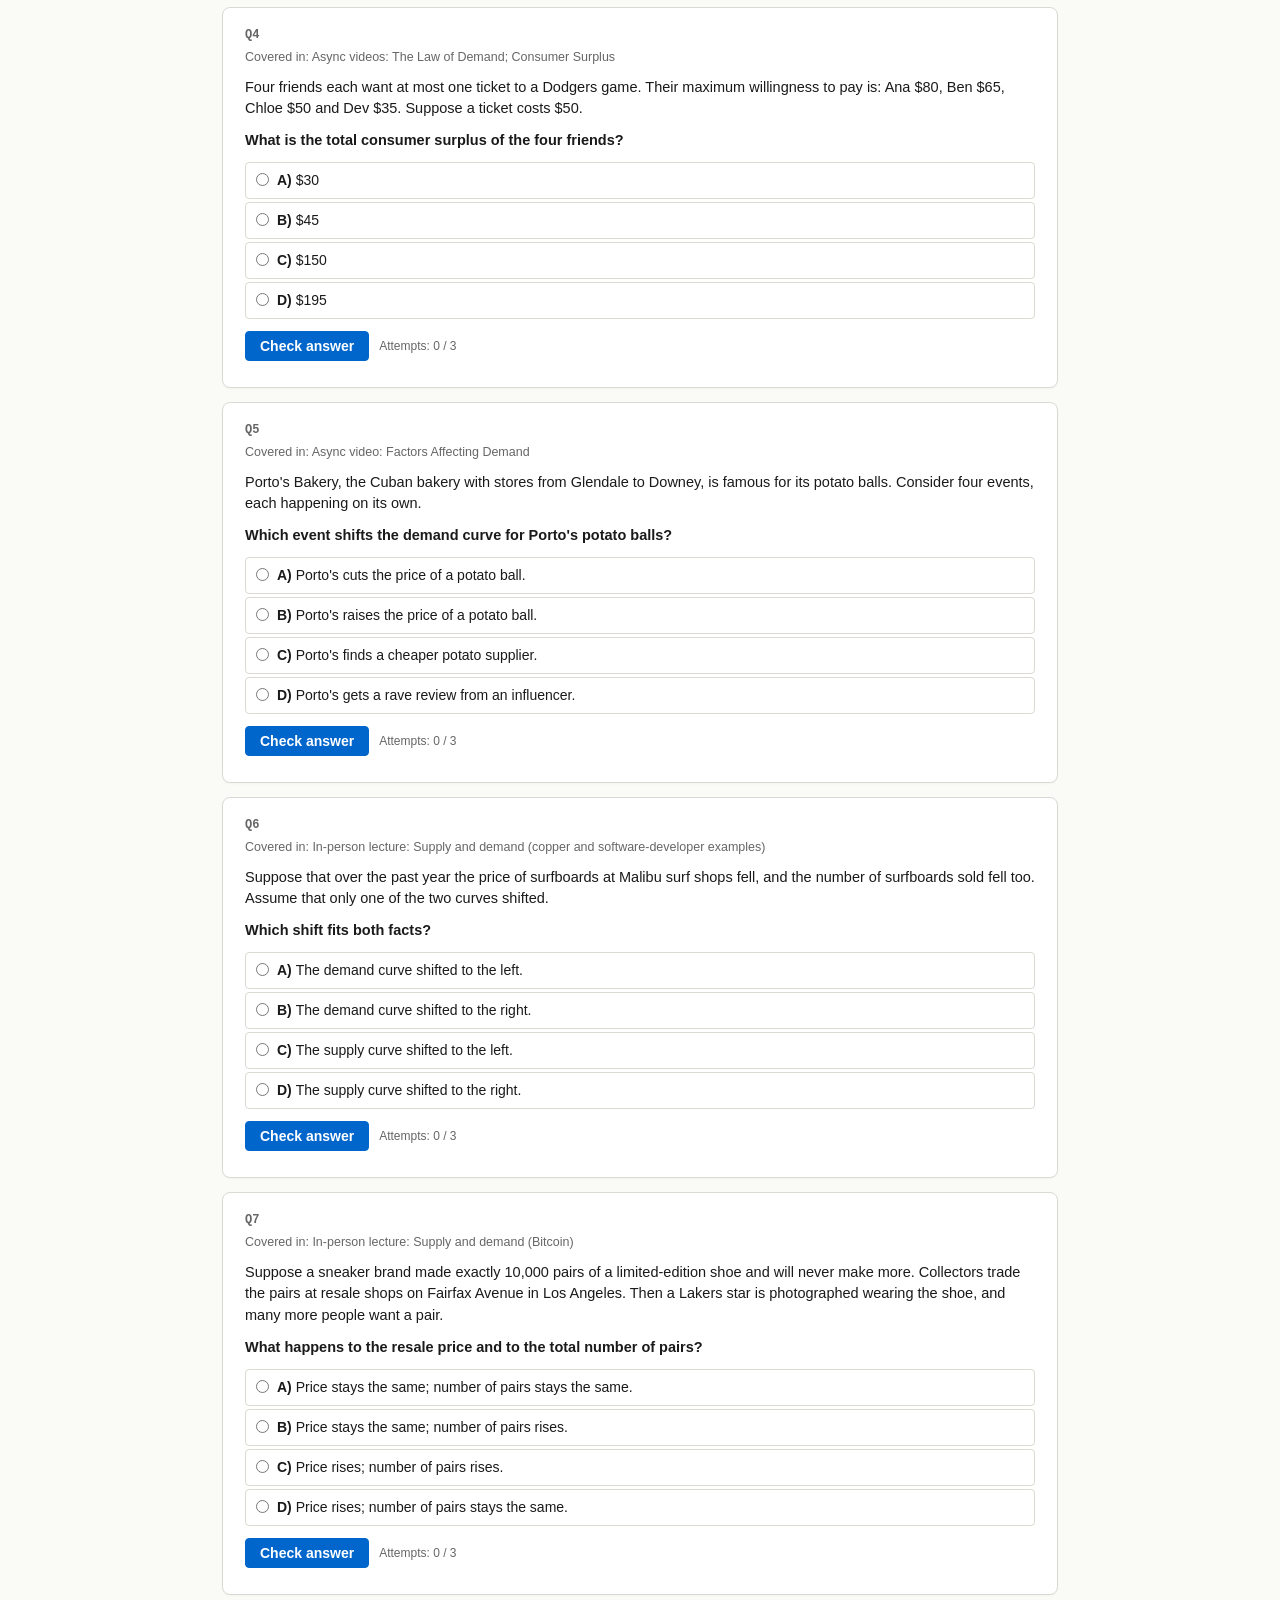
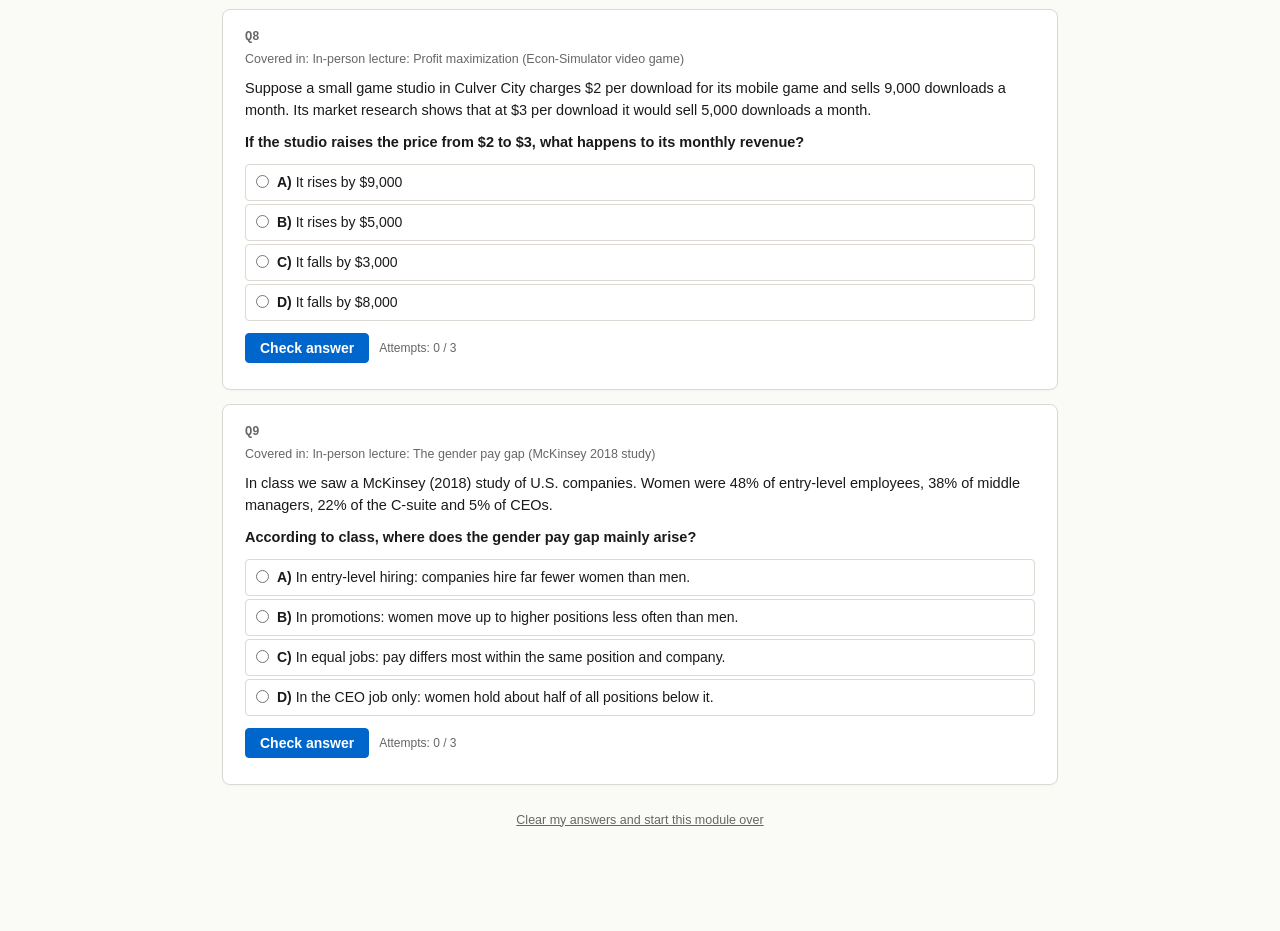
==== commit ca21a3aa: "Add Modules 3, 4 and 5 (9 questions each) Module 3: complex pricing, auctions, costs. Module 4: game" ====
--- a/index.html
+++ b/index.html
@@ -60,5 +60,8 @@
 <script src="assets/app.js"></script>
 <script src="data/module1.js" data-module="m1"></script>
 <script src="data/module2.js" data-module="m2"></script>
+<script src="data/module3.js" data-module="m3"></script>
+<script src="data/module4.js" data-module="m4"></script>
+<script src="data/module5.js" data-module="m5"></script>
 </body>
 </html>
